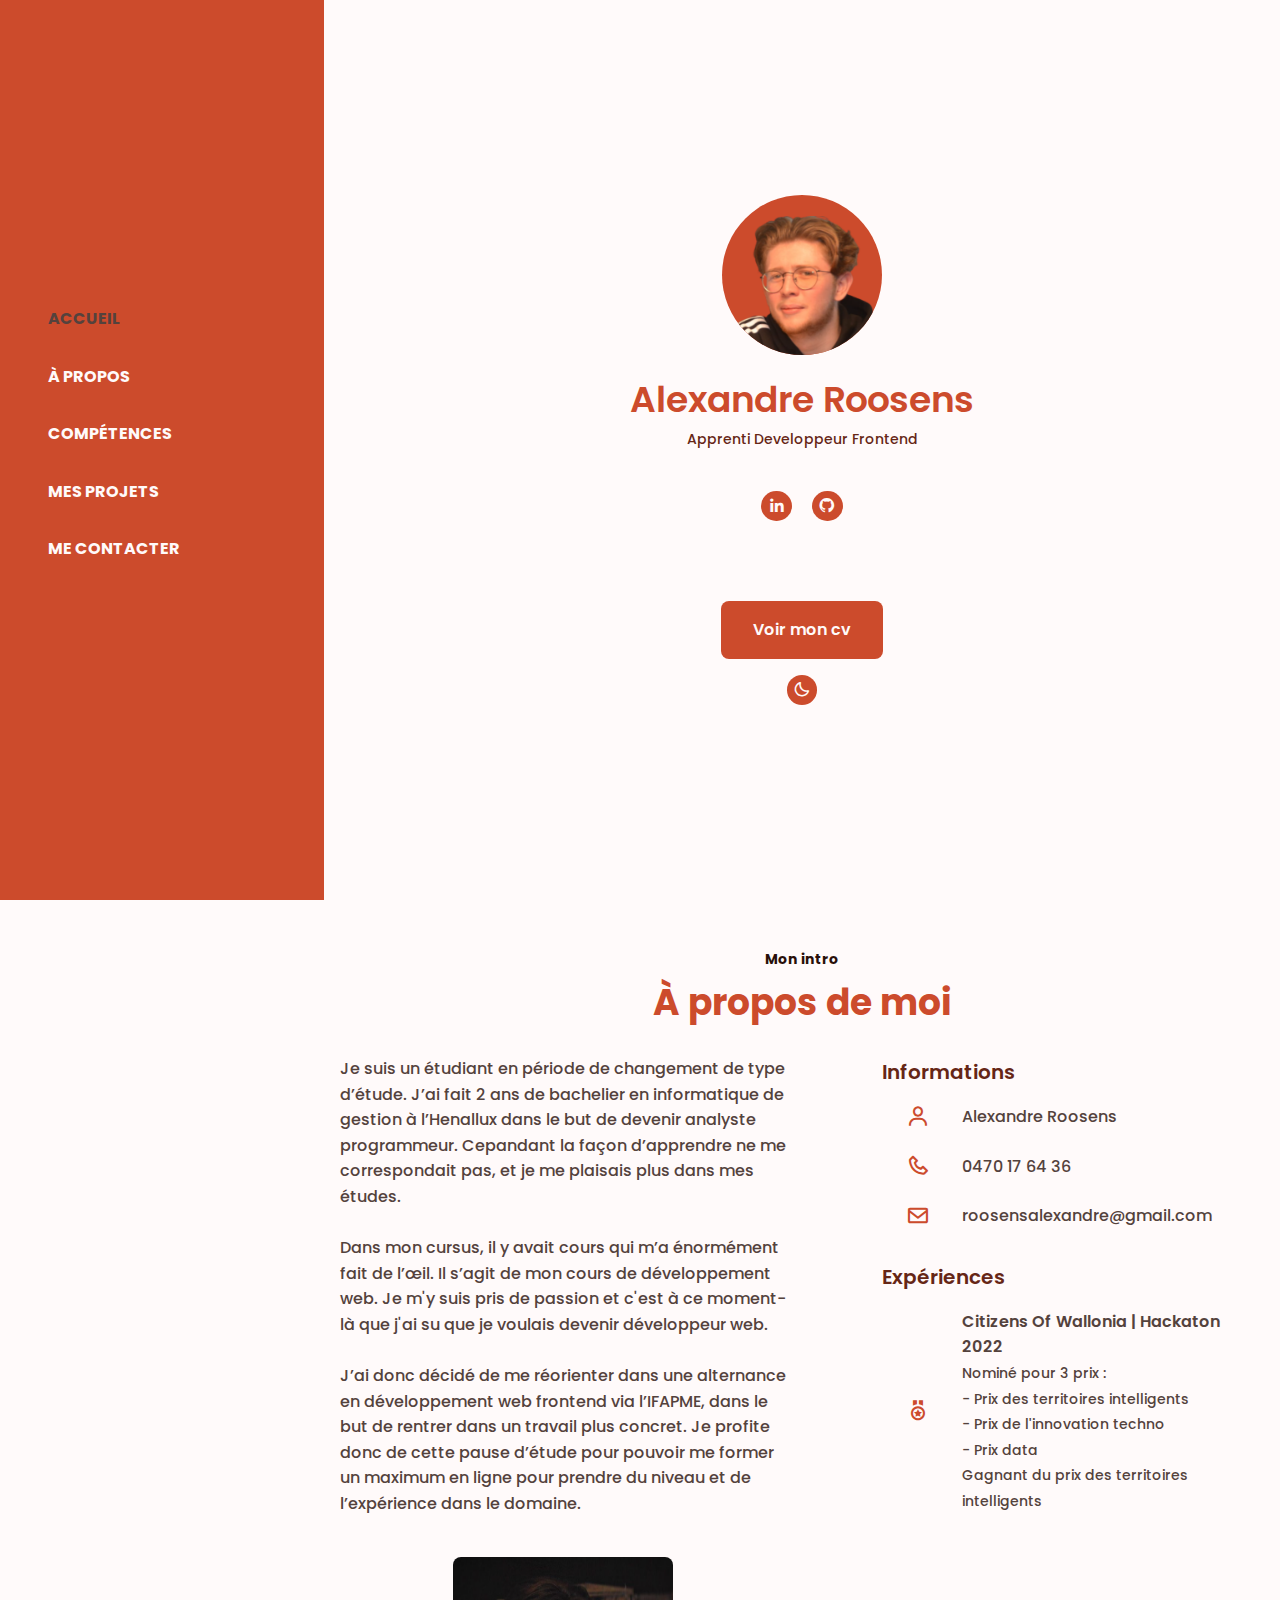
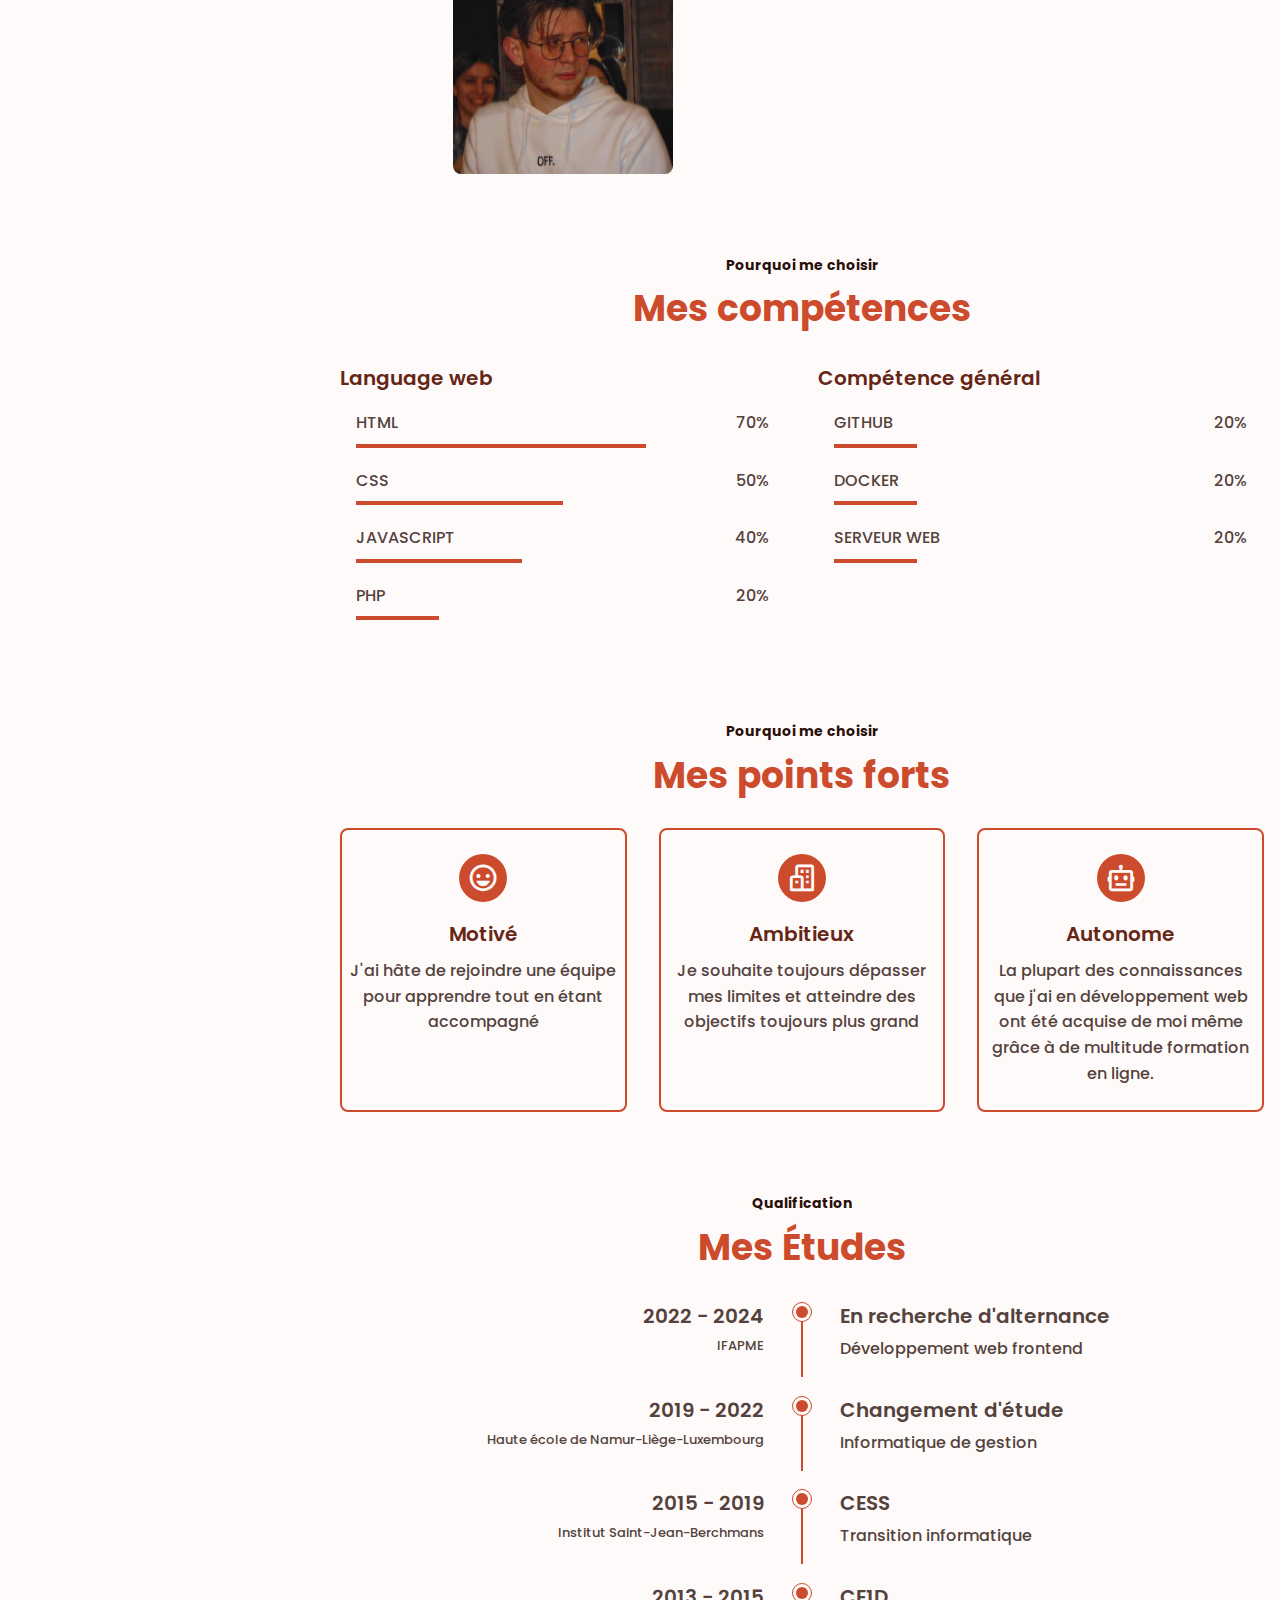
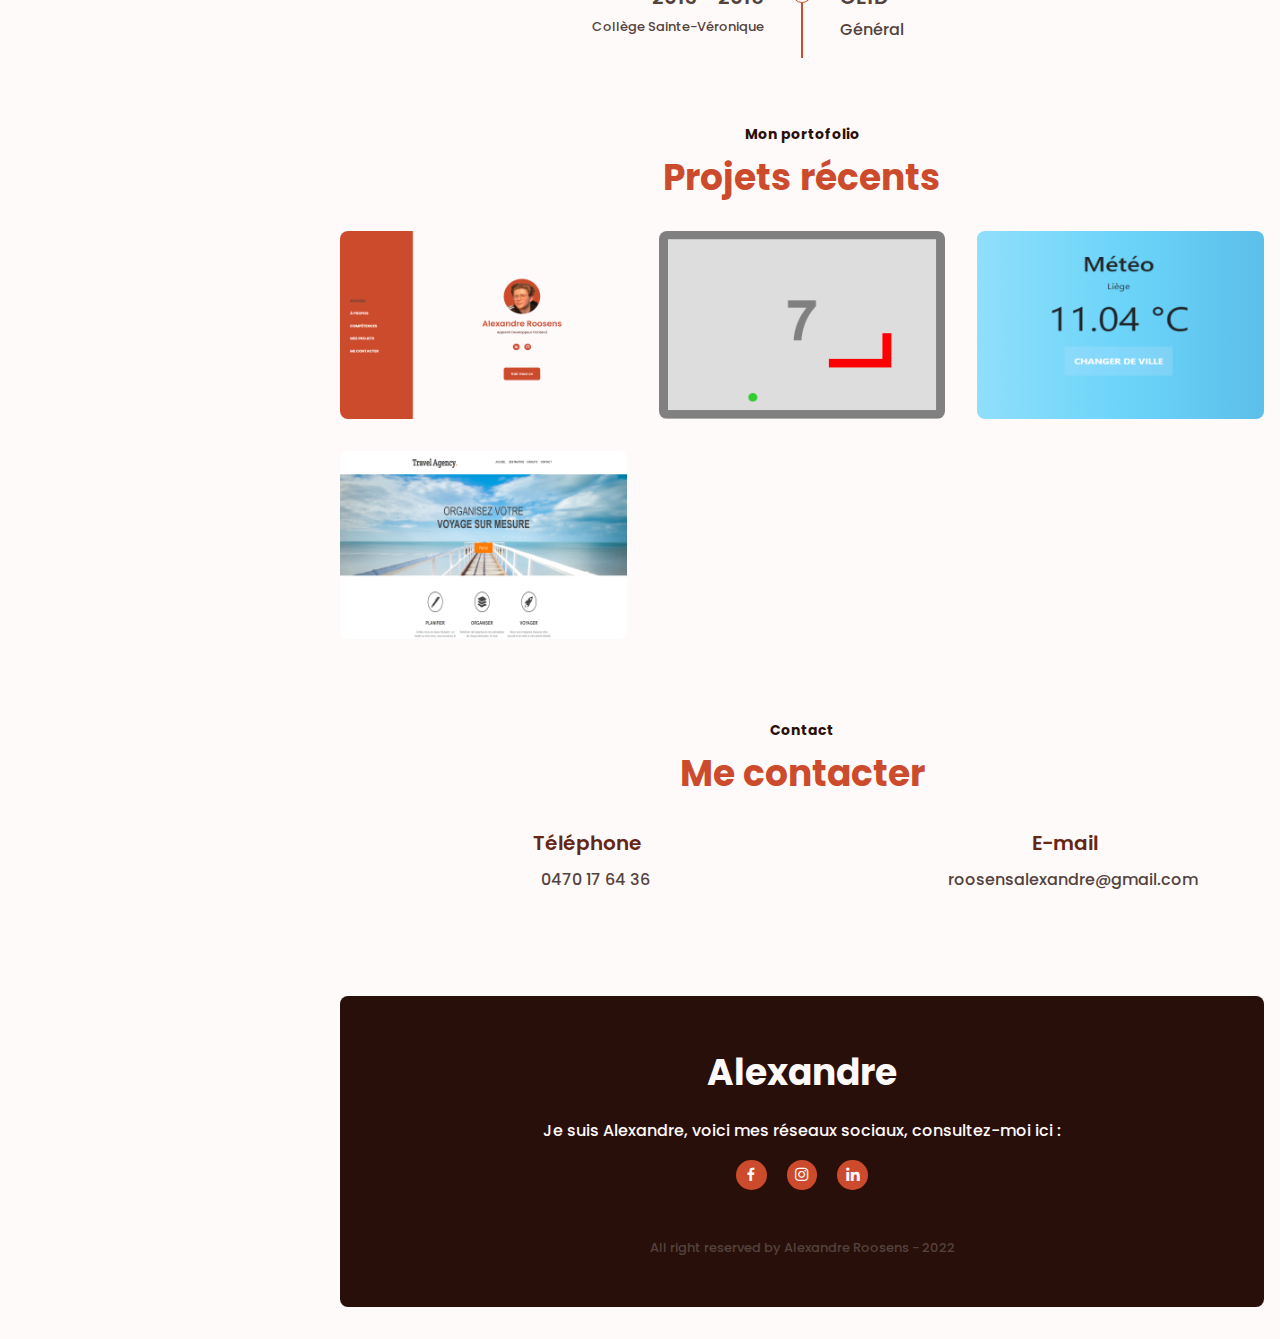
==== index.html @ 26c3c8d6 "Mise en ligne du portofolio" ====
<!DOCTYPE html>
<html lang="en">
    <head>
        <meta charset="UTF-8">
        <meta name="viewport" content="width=device-width, initial-scale=1.0">

        <!-- ===== CSS ===== -->
        <link rel="stylesheet" href="assets/css/style.css">

        <!-- ===== BOX ICONS ===== -->
        <link href='https://unpkg.com/boxicons@2.1.2/css/boxicons.min.css' rel='stylesheet'>

        <title>Alexandre Roosens | Mon portofolio</title>
    </head>
    <body>
        <!--===== HEADER =====-->
        <header class="l-header">
            <nav class="nav bd-grid">
                <div class="nav_toggle" id="nav-toggle">
                    <i class="bx bx-menu"></i>
                </div>

                <div>
                    <a href="#home" class="nav_logo">Alexandre</a>
                </div>

                <div class="nav_menu" id="nav-menu">
                    <div class="nav_close" id="nav-close">
                        <i class="bx bx-x"></i>
                    </div>

                    <ul class="nav_list">
                        <li class="nav_item"><a href="#home" class="nav_link active">Accueil</a></li>
                        <li class="nav_item"><a href="#about" class="nav_link">À propos</a></li>
                        <li class="nav_item"><a href="#skills" class="nav_link">Compétences</a></li>
                        <!-- <li class="nav_item"><a href="#services" class="nav_link">Services</a></li> -->
                        <li class="nav_item"><a href="#works" class="nav_link">Mes projets</a></li>
                        <li class="nav_item"><a href="#contact" class="nav_link">Me contacter</a></li>
                    </ul>
                </div>
            </nav>
        </header>

        <main class="l-main">
            <!--===== HOME =====-->
            <section class="home" id="home">
                <div class="home_container bd-grid">
                    <div class="home_data">
                        <div class="home_img">
                            <img src="assets/img/perfil.png" alt="profil image">
                        </div>

                        <h1 class="home_title">Alexandre Roosens</h1>
                        <span class="home_profession">Apprenti Developpeur Frontend</span>
                        
                        <div class="home_social">
                            <a href="https://www.linkedin.com/in/alexandre-roosens-aa8592235/" target="_blank" class="home_social-link"><i class="bx bxl-linkedin"></i></a>
                            <a href="https://github.com/Foxenz" target="_blank" class="home_social-link"><i class='bx bxl-github'></i></a>
                        </div>

                        <a href="assets/mon_cv.pdf" target="_blank" class="button home_button">Voir mon cv</a>

                        <div class="home_darkTheme">
                            <i class='changeThemeButton home_social-link bx bx-moon'></i>
                        </div>
                    </div>
                </div>
            </section>

            <!--===== ABOUT =====-->
            <section class="about section" id="about">
                <span class="section-subtitle">Mon intro</span>
                <h2 class="section-title">À propos de moi</h2>

                <div class="about_container bd-grid">
                    <div class="about-data">
                        <p class="about_description">
                            Je suis un étudiant en période de changement de type d’étude. J’ai fait 2 ans de bachelier en informatique de gestion à 
                            l’Henallux dans le but de devenir analyste programmeur. Cepandant la façon d’apprendre ne me correspondait pas, et je me plaisais 
                            plus dans mes études. 
                            </br></br>
                            Dans mon cursus, il y avait cours qui m’a énormément fait de l’œil. Il s’agit de mon cours de 
                            développement web. Je m'y suis pris de passion et c'est à ce moment-là que j'ai su que je voulais devenir développeur web.
                            </br></br>
                            J’ai donc décidé de me réorienter dans une alternance en développement web frontend via l’IFAPME, dans le but de rentrer dans 
                            un travail plus concret. Je profite donc de cette pause d’étude pour pouvoir me former un maximum en ligne pour prendre du 
                            niveau et de l’expérience dans le domaine. 
                        </p>
                        <img src="assets/img/about.png" alt="about" class="about_img">
                    </div>

                    <div>
                        <div class="about_information">
                            <h3 class="about_information-title">Informations</h3>
    
                            <div class="about_information-data">
                                <i class="bx bx-user about_information-icon"></i>
                                <span>Alexandre Roosens</span>
                            </div>
    
                            <div class="about_information-data">
                                <i class="bx bx-phone about_information-icon"></i>
                                <span>0470 17 64 36</span>
                            </div>
    
                            <div class="about_information-data">
                                <i class="bx bx-envelope about_information-icon"></i>
                                <span>roosensalexandre@gmail.com</span>
                            </div>
                        </div>
    
                        <div class="about_information">
                            <h3 class="about_information-title">Expériences</h3>
    
                            <div class="about_information-data">
                                <i class="bx bx-medal about_information-icon"></i>
                                <div>
                                    <span class="about_information-subtitle"><a title="Cliquez pour voir l'image" href="assets/img/certificationHackaton.jpg" target="_blank">Citizens Of Wallonia | Hackaton 2022</a></span>
                                    <span class="about_information-subtitle-small">
                                        Nominé pour 3 prix :<br>
                                        - Prix des territoires intelligents<br>
                                        - Prix de l'innovation techno<br>
                                        - Prix data<br>
                                        Gagnant du prix des territoires intelligents 
                                    </span>
                                </div>
                            </div>
                        </div>    
                    </div>
                </div>
            </section>

            <!--===== SKILLS =====-->
            <section class="skills section" id="skills">
                <span class="section-subtitle">Pourquoi me choisir</span>
                <h2 class="section-title">Mes compétences</h2>

                <div class="skills_container bd-grid">
                    <div class="skills_content">
                        <h3 class="skills_subtitle">Language web</h3>

                        <div class="skills_data">
                            <span class="skills_name">HTML</span>
                            <span class="number">70%</span>
                            <span class="skills_bar skills_html"></span>
                        </div>

                        <div class="skills_data">
                            <span class="skills_name">CSS</span>
                            <span class="number">50%</span>
                            <span class="skills_bar skills_css"></span>
                        </div>

                        <div class="skills_data">
                            <span class="skills_name">Javascript</span>
                            <span class="number">40%</span>
                            <span class="skills_bar skills_js"></span>
                        </div>

                        <div class="skills_data">
                            <span class="skills_name">PHP</span>
                            <span class="number">20%</span>
                            <span class="skills_bar skills_php"></span>
                        </div>
                    </div>

                    <div class="skills_content">
                        <h3 class="skills_subtitle">Compétence général</h3>

                        <div class="skills_data">
                            <span class="skills_name">Github</span>
                            <span class="number">20%</span>
                            <span class="skills_bar skills_github"></span>
                        </div>
                        
                        <div class="skills_data">
                            <span class="skills_name">Docker</span>
                            <span class="number">20%</span>
                            <span class="skills_bar skills_docker"></span>
                        </div>

                        <div class="skills_data">
                            <span class="skills_name">Serveur web</span>
                            <span class="number">20%</span>
                            <span class="skills_bar skills_serveurWeb"></span>
                        </div>
                    </div>
                </div>
            </section>

            <!--===== STRONGS POINTS =====-->
            <section class="strongsPoints section">
                <span class="section-subtitle">Pourquoi me choisir</span>
                <h2 class="section-title">Mes points forts</h2>

                <div class="strongsPoints_container bd-grid">
                    <div class="strongsPoints_content">
                        <i class="bx bx-happy strongsPoints_icon"></i>
                        <h3 class="strongsPoints_title">Motivé</h3>
                        <p class="strongsPoints_description">J'ai hâte de rejoindre une équipe pour apprendre tout en étant accompagné</p>
                    </div>

                    <div class="strongsPoints_content">
                        <i class="bx bx-buildings strongsPoints_icon"></i>
                        <h3 class="strongsPoints_title">Ambitieux</h3>
                        <p class="strongsPoints_description">Je souhaite toujours dépasser mes limites et atteindre des objectifs toujours plus grand</p>
                        
                    </div>

                    <div class="strongsPoints_content">
                        <i class="bx bx-bot strongsPoints_icon"></i>
                        <h3 class="strongsPoints_title">Autonome</h3>
                        <p class="strongsPoints_description">La plupart des connaissances que j'ai en développement web ont été acquise de moi même grâce à de multitude formation en ligne.</p>
                    </div>
                </div>
            </section>

            <!--===== EDUCATION =====-->
            <section class="education section">
                <span class="section-subtitle">Qualification</span>
                <h2 class="section-title">Mes Études</h2>

                <div class="education_container bd-grid">
                    <div class="education_content">
                        <div>
                            <h3 class="education_year">2022 - 2024</h3>
                            <span class="education_university">IFAPME</span>
                        </div>

                        <div class="education_time">
                            <span class="education_rounder"></span>
                            <span class="education_line"></span>
                        </div>

                        <div>
                            <h3 class="education_race">En recherche d'alternance</h3>
                            <span class="education_speciality">Développement web frontend</span>
                        </div>
                    </div>

                    <div class="education_content">
                        <div>
                            <h3 class="education_year">2019 - 2022</h3>
                            <span class="education_university">Haute école de Namur-Liège-Luxembourg</span>
                        </div>

                        <div class="education_time">
                            <span class="education_rounder"></span>
                            <span class="education_line"></span>
                        </div>

                        <div>
                            <h3 class="education_race">Changement d'étude</h3>
                            <span class="education_speciality">Informatique de gestion</span>
                        </div>
                    </div>

                    <div class="education_content">
                        <div>
                            <h3 class="education_year">2015 - 2019</h3>
                            <span class="education_university">Institut Saint-Jean-Berchmans</span>
                        </div>

                        <div class="education_time">
                            <span class="education_rounder"></span>
                            <span class="education_line"></span>
                        </div>

                        <div>
                            <h3 class="education_race">CESS</h3>
                            <span class="education_speciality">Transition informatique</span>
                        </div>
                    </div>

                    <div class="education_content">
                        <div>
                            <h3 class="education_year">2013 - 2015</h3>
                            <span class="education_university">Collège Sainte-Véronique</span>
                        </div>

                        <div class="education_time">
                            <span class="education_rounder"></span>
                            <span class="education_line"></span>
                        </div>

                        <div>
                            <h3 class="education_race">CE1D</h3>
                            <span class="education_speciality">Général</span>
                        </div>
                    </div>
                </div>
            </section>

            <!--===== WORKS =====-->
            <section class="works section" id="works">
                <span class="section-subtitle">Mon portofolio</span>
                <h2 class="section-title">Projets récents</h2>

                <div class="works_container bd-grid">
                    <div class="works_img">
                        <img src="assets/img/projets/portofolio.png" alt="Work 1">

                        <div class="works_data">
                            <a href="#home" class="works_link"><i class="bx bx-link-alt"></i></a>
                            <span class="works_title">Site personnel</span>
                        </div>
                    </div>

                    <div class="works_img">
                        <img src="assets/img/projets/snake.png" alt="Work 2">

                        <div class="works_data">
                            <a href="assets/projets/Jeu Serpent/index.html" target="_blank" class="works_link"><i class="bx bx-link-alt"></i></a>
                            <span class="works_title">Jeu du serpent</span>
                        </div>
                    </div>

                    <div class="works_img">
                        <img src="assets/img/projets/meteo.png" alt="Work 3">
    
                        <div class="works_data">
                            <a href="assets/projets/Application météo/index.html" target="_blank" class="works_link"><i class="bx bx-link-alt"></i></a>
                            <span class="works_title">Météo actuelle</span>
                        </div>
                    </div>

                    <div class="works_img">
                        <img src="assets/img/projets/travelAgency.png" alt="Work 3">
    
                        <div class="works_data">
                            <a href="assets/projets/Travel Agency/index.html" target="_blank" class="works_link"><i class="bx bx-link-alt"></i></a>
                            <span class="works_title">Site d'agence de voyage</span>
                        </div>
                    </div>
                </div>
            </section>

            <!--===== CONTACT =====-->
            <section class="contact section" id="contact">
                <span class="section-subtitle">Contact</span>
                <h2 class="section-title">Me contacter</h2>

                <div class="contact_container bd-grid">
                    <!-- <form class="contact_form">
                        <div class="contact_inputs">
                            <input name="nom" type="text" placeholder="Nom" class="contact_input" required>
                            <input name="email" type="email" placeholder="Email" class="contact_input" required>
                        </div>

                        <input name="objet" type="text" placeholder="Objet" class="contact_input" required>

                        <textarea name="message" cols="0" rows="10" placeholder="Message" class="contact_input" required></textarea>

                        <input type="submit" value="Envoyer" class="button contact_button">
                    </form> -->

                    <div class="contact_info">
                        <h3 class="contact_subtitle">Téléphone</h3>
                        <span class="contact_text">0470 17 64 36</span>
                    </div>

                    <div class="contact_info">
                        <h3 class="contact_subtitle">E-mail</h3>
                        <span class="contact_text">roosensalexandre@gmail.com</span>
                    </div>
                </div>
            </section>       
        </main>

        <!--===== FOOTER =====-->
        <footer class="footer section">
            <div class="footer_container bd-grid">
                <h1 class="footer_title">Alexandre</h1>
                <p class="footer_description">Je suis Alexandre, voici mes réseaux sociaux, consultez-moi ici :</p>
            
                <div class="footer_social">
                    <a href="https://www.facebook.com/alexandre.roosens/" target="_blank" class="footer_link"><i class="bx bxl-facebook"></i></a>
                    <a href="https://www.instagram.com/alexandre_rsn/" target="_blank" class="footer_link"><i class="bx bxl-instagram"></i></a>
                    <a href="https://www.linkedin.com/in/alexandre-roosens-aa8592235/" target="_blank" class="footer_link"><i class="bx bxl-linkedin"></i></a>
                </div>

                <p class="footer_copy">All right reserved by Alexandre Roosens - 2022</p>
            </div>
        </footer>

        <!--===== MAIN JS =====-->
        <script src="assets/js/main.js"></script>
    </body>
</html>
---- assets/css/style.css ----
/*===== GOOGLE FONTS =====*/
@import url("https://fonts.googleapis.com/css2?family=Poppins:wght@400;500;600;700&display=swap");

/*===== VARIABLES CSS =====*/
:root{
    --header-height: 3rem;
    --nav-width: 324px;
  
  /*===== Font weight =====*/
    --font-medium: 500;
    --font-semi-bold: 600;
    --font-bold: 700;

  /*===== Colors =====*/
    --first-color: #CC4B2C;
    --first-color-dark: #662616;
    --first-color-darken: #290F09;
    --text-color: #54423D;
    --first-color-light: #EAE7E6;
    --first-color-lighten: #FFFAFA;

  /*===== Font and typography =====*/
    --body-font: "Poppins", sans-serif;
    --h1-font-size: 1.5rem;
    --h2-font-size: 1.25rem;
    --h3-font-size: 1rem;
    --normal-font-size: .938rem;
    --small-font-size: .813rem;
    --smaller-font-size: .75rem;

  /*===== Margenes =====*/
    --mb-1: .5rem;
    --mb-2: 1rem;
    --mb-3: 1.5rem;
    --mb-4: 2rem;
    --mb-5: 2.5rem;

  /*===== z index =====*/
    --z-fixed: 100;
}

@media screen and (min-width: 768px){
    :root{
        --h1-font-size: 2.25rem;
        --h2-font-size: 1.5rem;
        --h3-font-size: 1.25rem;
        --normal-font-size: 1rem;
        --small-font-size: .875rem;
        --smaller-font-size: .813rem;
    }
}

/*===== BASE =====*/
*, ::before, ::after{
    box-sizing: border-box;
}

html{
    scroll-behavior: smooth;
}

body{
    margin: var(--header-height) 0 0 0;
    font-family: var(--body-font);
    font-size: var(--normal-font-size);
    font-weight: var(--font-medium);
    background-color: var(--first-color-lighten);
    color: var(--text-color);
    line-height: 1.6;
}

h1, h2, h3, p{
    margin: 0;
}

h3{
    font-weight: var(--font-semi-bold);
}

ul{
    margin: 0;
    padding: 0;
    list-style: none;
}

a{
    text-decoration: none;
    color: var(--text-color);
}

img{
    max-width: 100%;
    height: auto;
    display: block;
}

/*===== CLASS CSS ===== */
.section{
    padding: 4rem 0 2rem;
}

.section-title{
    font-size: var(--h1-font-size);
    color: var(--first-color);
    margin-bottom: var(--mb-3);
    text-align: center;
}

.section-subtitle{
    display: block;
    font-size: var(--small-font-size);
    color: var(--first-color-darken);
    text-align: center;
    font-weight: var(--font-bold);
    margin-bottom: .25rem;
}

/*===== LAYOUT =====*/
.bd-grid{
    max-width: 1024px;
    display: grid;
    grid-template-columns: 100%;
    column-gap: 2rem;
    width: calc(100% - 2rem);
    margin-left: var(--mb-2);
    margin-right: var(--mb-2);
}

.l-header{
    width: 100%;
    position: fixed;
    top: 0;
    left: 0;
    z-index: var(--z-fixed);
    background-color: var(--first-color-lighten);
    box-shadow: 0 2px 4px rgba(0,0,0,.1);
}

/*===== NAV =====*/
.nav{
    height: var(--header-height);
    display: flex;
    justify-content: space-between;
    align-items: center;
}

.nav_menu{
    position: fixed;
    top: 0;
    left: -100%;
    width: 90%;
    height: 100vh;
    padding: 3rem;
    display: flex;
    align-items: center;
    background-color: var(--first-color);
    transition: .5s;
}

.nav_close{
    position: absolute;
    top: 1rem;
    right: 1rem;
    font-size: 2rem;
    color: var(--first-color-dark);
    cursor: pointer;
}

.nav_item{
    margin-bottom: var(--mb-4);
}

.nav_link{
    font-size: 1rem;
    text-transform: uppercase;
    color: var(--first-color-lighten);
    font-weight: var(--font-bold);
    transition: .3s;
}

.nav_link:hover{
    color: var(--text-color);
}

.nav_toggle{
    color: var(--first-color-dark);
    font-size: 1.3rem;
    cursor: pointer;
}

/*=== Show menu ===*/
.show{
    left: 0;
}

/*Active menu*/
.active{
    color: var(--text-color);
}

/*===== HOME =====*/
.home_container{
    height: calc(100vh - var(--header-height));
    align-items: center;
}

.home_data{
    display: flex;
    flex-direction: column;
    align-items: center;
    height: max-content;
    text-align: center;
}

.home_img{
    padding-top: 1.3rem;
    padding-left: .8rem;
    width: 160px;
    height: 160px;
    background-color: var(--first-color);
    border-radius: 50%;
    overflow: hidden;
    margin-bottom: var(--mb-2);
}

.home_img img{
    width: 155px;
}

.home_title{
    font-size: var(--h1-font-size);
    color: var(--first-color);
    font-weight: var(--font-semi-bold);
}

.home_profession{
    font-size: var(--small-font-size);
    color: var(--first-color-dark);
    margin-bottom: var(--mb-5);
}

.home_social{
    margin-bottom: 5rem;
}

.home_social-link{
    display: inline-flex;
    background-color: var(--first-color);
    color: var(--first-color-lighten);
    font-size: 1.1rem;
    border-radius: 50%;
    padding: .40rem;
    margin: 0 var(--mb-1);
    transition: .3s;
}

.home_social-link:hover{
    background-color: var(--first-color-dark);
}

.home_color{
    margin-bottom: var(--mb-4);
    font-size: var(--small-font-size);
    color: var(--first-color-dark);
}

.home_button{
    width: 100%;
}

.home_darkTheme{
    margin-top: var(--mb-2);
}

/*BUTTONS*/
.button{
    display: inline-block;
    background-color: var(--first-color);
    color: var(--first-color-lighten);
    padding: 1rem 2rem;
    font-weight: var(--font-semi-bold);
    border-radius: .5rem;
    transition: .3s;
}

.button:hover{
    background-color: var(--first-color-dark);
}

.button_light{
    background-color: var(--first-color-lighten);
    color: var(--first-color);
}

.button_light:hover{
    color: var(--first-color-lighten);
}

/* ===== ABOUT =====*/
.about_container{
    row-gap: 2rem;
}

.about_data{
    text-align: center;
}

.about_description{
    margin-bottom: var(--mb-4);
}

.about_img{
    width: 175px;
    border-radius: .5rem;
    margin: 0 auto;
}

.about_information{
    margin-bottom: var(--mb-4);
}

.about_information-title{
    font-size: var(--h3-font-size);
    color: var(--first-color-dark);
    margin-bottom: var(--mb-2);
}

.about_information-data{
    display: flex;
    align-items: center;
    padding-left: 1.5rem;
    margin-bottom: var(--mb-3);
}

.about_information-icon{
    font-size: 1.5rem;
    color: var(--first-color);
    margin-right: var(--mb-4);
}

.about_information-subtitle{
    display: block;
    font-weight: var(--font-semi-bold);
}

.about_information-subtitle-small{
    font-size: var(--small-font-size);
}

/* ===== SKILLS =====*/
.skills_container{
    row-gap: 2;
}

.skills_subtitle{
    font-size: var(--h3-font-size);
    color: var(--first-color-dark);
    margin-bottom: var(--mb-2);
}

.skills_data{
    position: relative;
    display: flex;
    justify-content: space-between;
    margin: 0 var(--mb-2);
    margin-bottom: var(--mb-4);
}

.skills_name{
    text-transform: uppercase;
}

.skills_bar{
    position: absolute;
    bottom: -.75rem;
    height: .25rem;
    background-color: var(--first-color);
}

.skills_html{
    width: 70%;
}

.skills_css{
    width: 50%;
}

.skills_js{
    width: 40%;
}

.skills_php{
    width: 20%;
}

.skills_github{
    width: 20%;
}

.skills_docker{
    width: 20%;
}

.skills_serveurWeb{
    width: 20%;
}

/* ===== STRONGS POINTS =====*/
.strongsPoints_container{
    row-gap: 2rem;
}

.strongsPoints_content{
    padding: 1.5rem .5rem;
    border: 2px solid var(--first-color);
    border-radius: .5rem;
    text-align: center;
}

.strongsPoints_icon{
    font-size: 2rem;
    padding: .5rem;
    background-color: var(--first-color);
    color: var(--first-color-lighten);
    border-radius: 50%;
    margin-bottom: var(--mb-2);
}

.strongsPoints_title{
    font-size: 1.25rem;
    color: var(--first-color-dark);
    margin-bottom: var(--mb-1);
}

.strongsPoints_content, .strongsPoints_icon, .strongsPoints_description, .strongsPoints_title{
    transition: .5s;
}

.strongsPoints_content:hover{
    background-color: var(--first-color);
}

.strongsPoints_content:hover .strongsPoints_icon{
    background-color: var(--first-color-lighten);
    color: var(--first-color);
}

.strongsPoints_content:hover .strongsPoints_title{
    color: var(--first-color-lighten);
}

.strongsPoints_content:hover .strongsPoints_description{
    color: var(--first-color-lighten);
}

/* ===== EDUCATION =====*/
.education_container{
    row-gap: 2rem;
}

.education_content{
    display: grid;
    grid-template-columns: 1fr max-content 1fr;
}

.education_year, .education_race{
    font-size: var(--h3-font-size);
    margin-bottom: .25rem;
}

.education_university, .education_seciality{
    display: block;
    font-size: var(--smaller-font-size);
}

.education_year, .education_university{
    text-align: right;
}

.education_time{
    padding: 0 1rem;
    justify-self: center;
}

.education_rounder{
    position: relative;
    display: inline-block;
    width: 12px;
    height: 12px;
    background-color: var(--first-color);
    border-radius: 50%;
}

.education_rounder::before{
    content: '';
    position: absolute;
    transform: translate(-4px, -4px);
    width: 20px;
    height: 20px;
    border: 1px solid var(--first-color);
    border-radius: 50%;
}

.education_line{
    display: block;
    height: 90%;
    width: 2px;
    background-color: var(--first-color);
    transform: translate(5px, -4px);
}

/* ===== WORKS =====*/
.works_container{
    justify-items: center;
    row-gap: 2rem;
}

.works_img{
    position: relative;
    overflow: hidden;
    border-radius: .5rem;
}

.works_data{
    position: absolute;
    bottom: -100%;
    width: 100%;
    height: 100%;
    display: flex;
    flex-direction: column;
    justify-content: center;
    align-items: center;
    background: rgba(204,75,44,.7);
    border-radius: .5rem;
    transition: .3s;
}

.works_link{
    display: inline-flex;
    font-size: 1.5rem;
    background-color: var(--first-color-lighten);
    color: var(--first-color);
    padding: .25rem;
    border-radius: .25rem;
    margin-bottom: var(--mb-2);
}

.works_title{
    font-size: var(--h2-font-size);
    color: var(--first-color-lighten);
}

.works_img:hover .works_data{
    bottom: 0;
}

/* ===== CONTACT =====*/
.contact_container{
    row-gap: 3rem;
    text-align: center;
}

/* .contact_input{
    width: 100%;
    padding: 1rem;
    outline: none;
    border: none;
    background-color: var(--first-color-light);
    font-size: var(--normal-font-size);
    margin-bottom: var(--mb-2);
    border-radius: .5rem;
} */

/* .contact ::placeholder{
    color: var(--first-color-dark);
    font-family: var(--body-font);
    font-weight: var(--font-medium);
} */

/* .contact_button{
    outline: none;
    border: none;
    font-family: var(--body-font);
    font-size: var(--normal-font-size);
    cursor: pointer;
} */

.contact_info{
    margin-bottom: var(--mb-3);
}

.contact_subtitle{
    font-size: var(--h3-font-size);
    color: var(--first-color-dark);
    margin-bottom: var(--mb-1);
}

.contact_text{
    display: block;
    padding-left: 1rem;
}

/* ===== FOOTER =====*/
.footer{
    background-color: #290F09;
    color: #FFFAFA;
    text-align: center;
}

.footer_title{
    font-size: var(--h1-font-size);
    margin-bottom: var(--mb-2);
}

.footer_description{
    margin-bottom: var(--mb-2);
}

.footer_social{
    margin-bottom: 3rem;
}

.footer_link{
    display: inline-flex;
    background-color: var(--first-color);
    color: var(--first-color-lighten);
    font-size: 1.1rem;
    border-radius: 50%;
    padding: .40rem;
    margin: 0 var(--mb-1);
    transition: .3s;
}

.footer_link:hover{
    background-color: var(--first-color-lighten);
    color: var(--first-color);
}

.footer_copy{
    font-size: var(--smaller-font-size);
    color: var(--text-color);
}

/* ===== MEDIA QUERIES=====*/
@media screen and (min-width: 768px){
    .home_button{
        width: initial;
    }

    .nav_menu{
        width: var(--nav-width);
    }

    .about_container, 
    .skills_container, 
    .strongsPoints_container,
    .works_container,
    .contact_container,
    .contact_inputs{
        grid-template-columns: repeat(2, 1fr);
    }

    .about_data{
        text-align: initial;
    }

    .about_description{
        margin-bottom: var(--mb-5);
    }

    .about_img{
        width: 220px;
    }

    .about_information{
        padding-left: 4rem;
    }

    .education_time{
        padding: 0 2rem;
    }

    .project{
        background: none;
    }

    .project_container{
        background-color: var(--first-color);
        grid-template-columns: 2fr 1.2fr;
        padding: 0 2rem;
        border-radius: .5em;
    }

    .project_data{
        padding: 3rem 0;
    }

    .project_title, .project_data{
        text-align: center;
    }

    .project_img{
        width: 230px;
        align-self: flex-end;
    }

    /* .contact_inputs{
        display: grid;
        column-gap: 1.5rem;
    } */

    .contact_info{
        padding-left: 3rem;
    }

    .footer{
        background: none;
    }

    .footer_container{
        background-color: #290F09;
        padding: 3rem 0;
        border-radius: .5rem;
    }
}

@media screen and (min-width: 1024px){
    body{
        margin: 0;
        padding-left: var(--nav-width);
    }

    .l-header{
        width: 0;
    }

    .nav_toggle, .nav_logo, .nav_close{
        display: none;
    }

    .nav_menu{
        left: 0;
    }

    .home_container{
        height: 100vh;
    }

    .section{
        padding: 3rem 0 2rem;
    }

    .bd-grid{
        margin-left: auto;
        margin-right: auto;
    }

    .strongsPoints_container,
    .works_container{
        grid-template-columns: repeat(3, 1fr);
    }
}
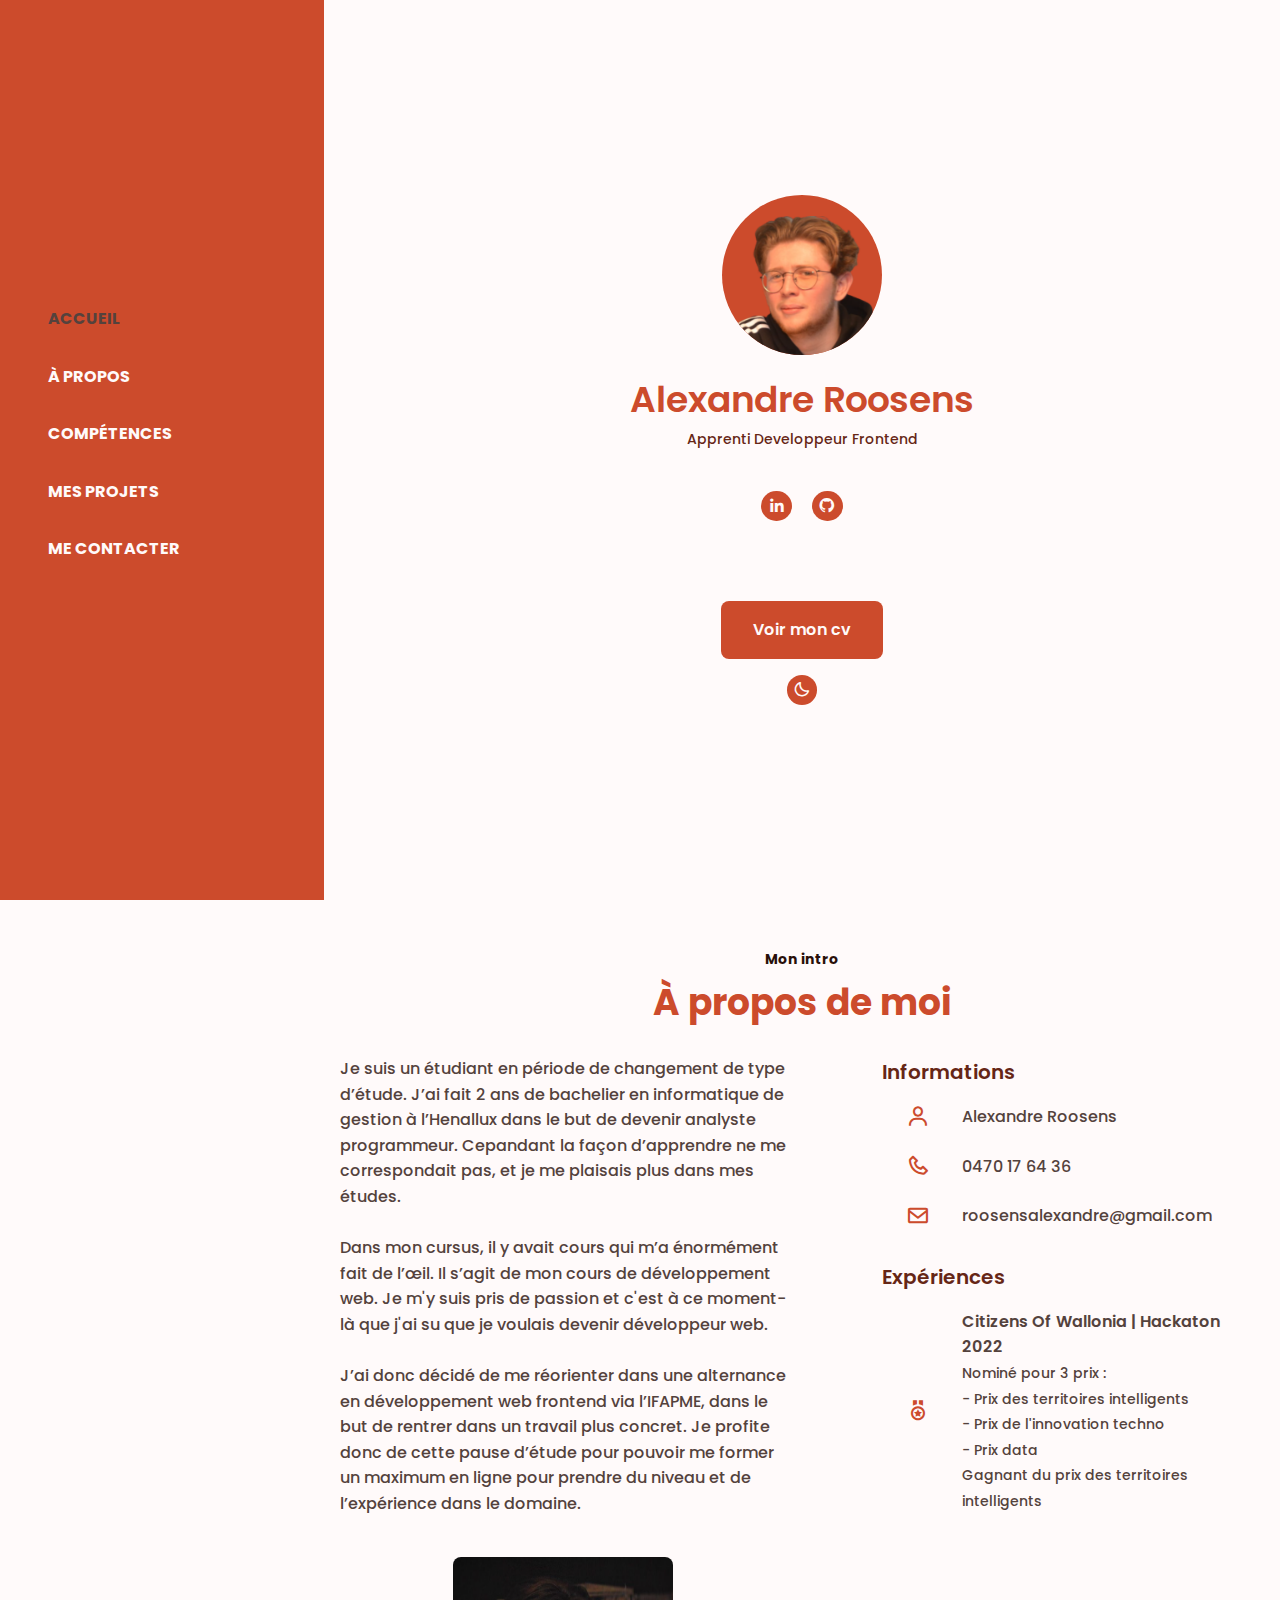
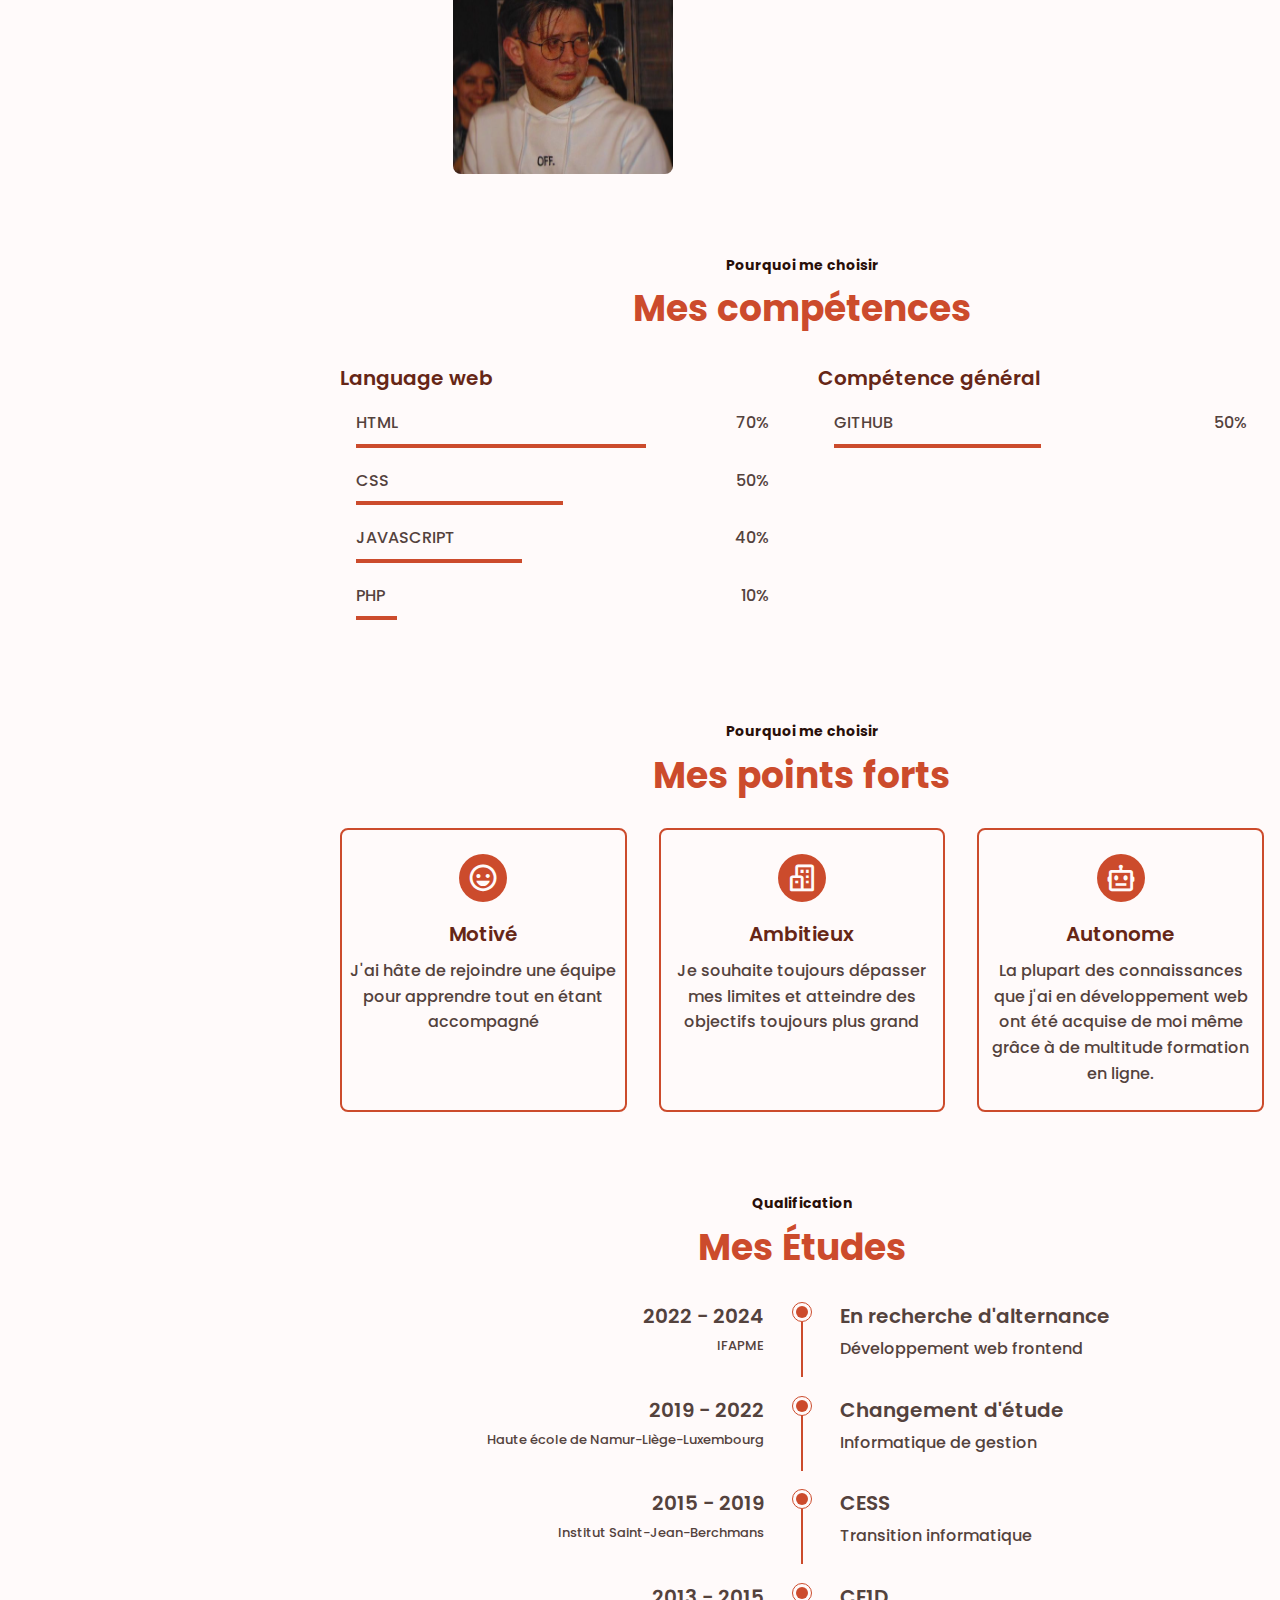
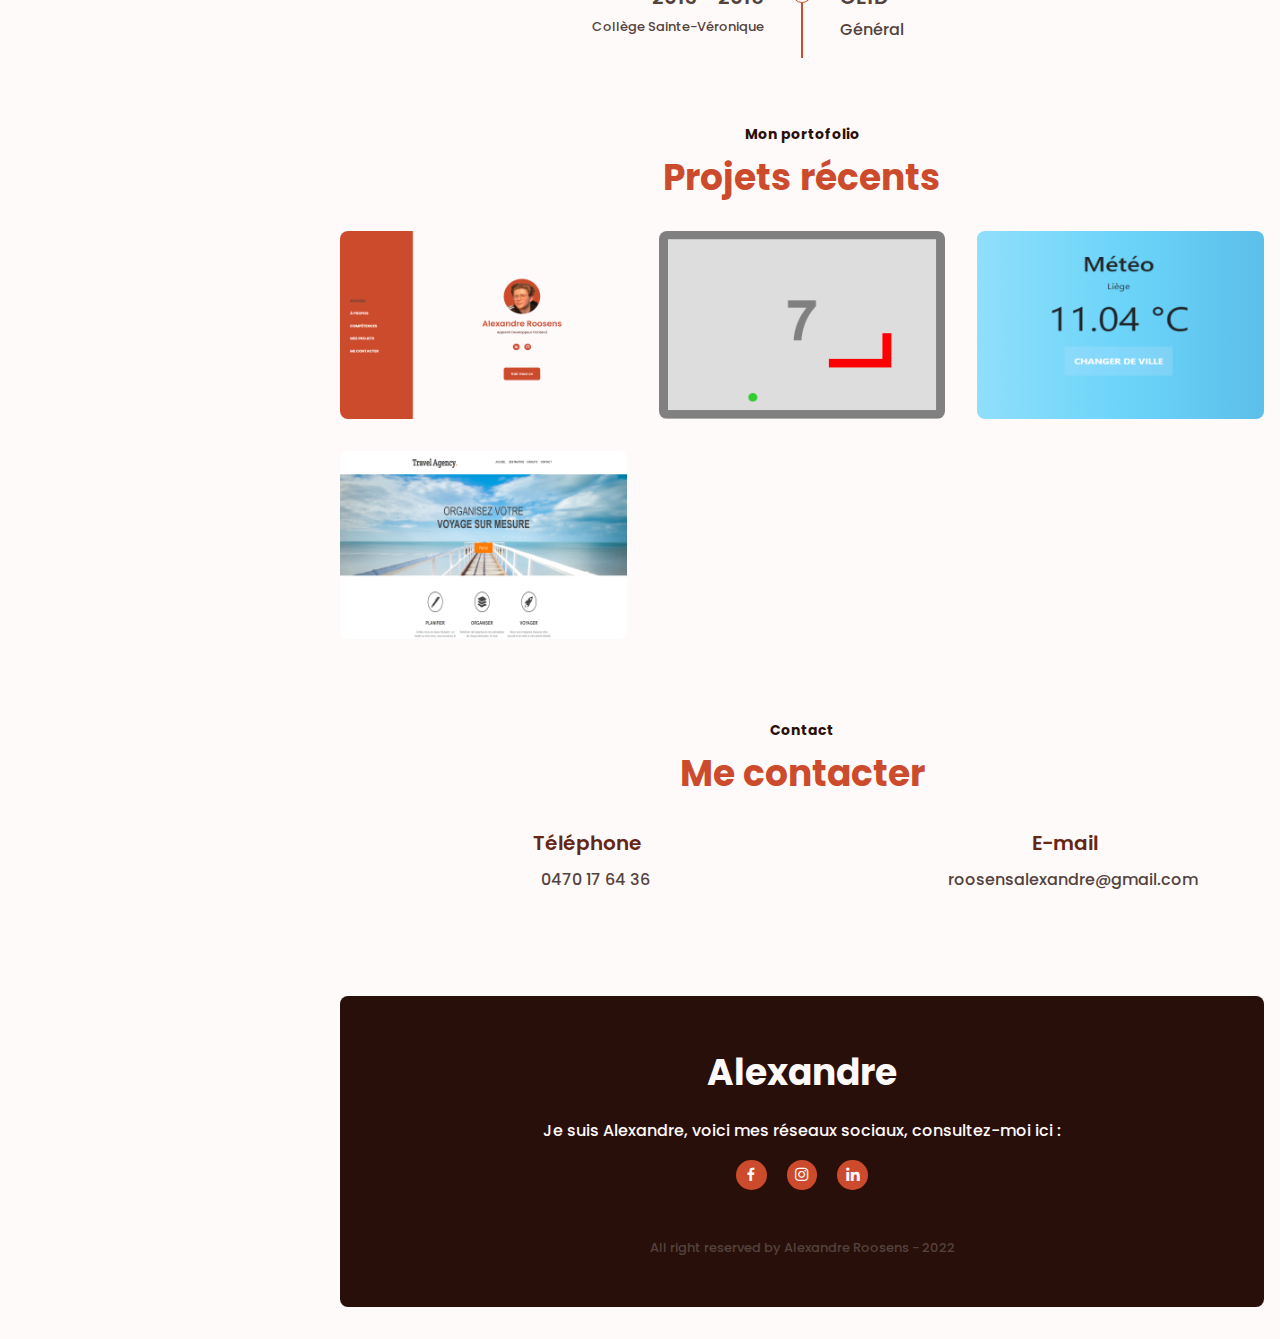
==== commit 1c4e398c: "Changement des skills" ====
--- a/index.html
+++ b/index.html
@@ -159,7 +159,7 @@
 
                         <div class="skills_data">
                             <span class="skills_name">PHP</span>
-                            <span class="number">20%</span>
+                            <span class="number">10%</span>
                             <span class="skills_bar skills_php"></span>
                         </div>
                     </div>
@@ -169,11 +169,11 @@
 
                         <div class="skills_data">
                             <span class="skills_name">Github</span>
-                            <span class="number">20%</span>
+                            <span class="number">50%</span>
                             <span class="skills_bar skills_github"></span>
                         </div>
                         
-                        <div class="skills_data">
+                        <!-- <div class="skills_data">
                             <span class="skills_name">Docker</span>
                             <span class="number">20%</span>
                             <span class="skills_bar skills_docker"></span>
@@ -183,7 +183,7 @@
                             <span class="skills_name">Serveur web</span>
                             <span class="number">20%</span>
                             <span class="skills_bar skills_serveurWeb"></span>
-                        </div>
+                        </div> -->
                     </div>
                 </div>
             </section>
--- a/assets/css/style.css
+++ b/assets/css/style.css
@@ -390,11 +390,11 @@
 }
 
 .skills_php{
-    width: 20%;
+    width: 10%;
 }
 
 .skills_github{
-    width: 20%;
+    width: 50%;
 }
 
 .skills_docker{
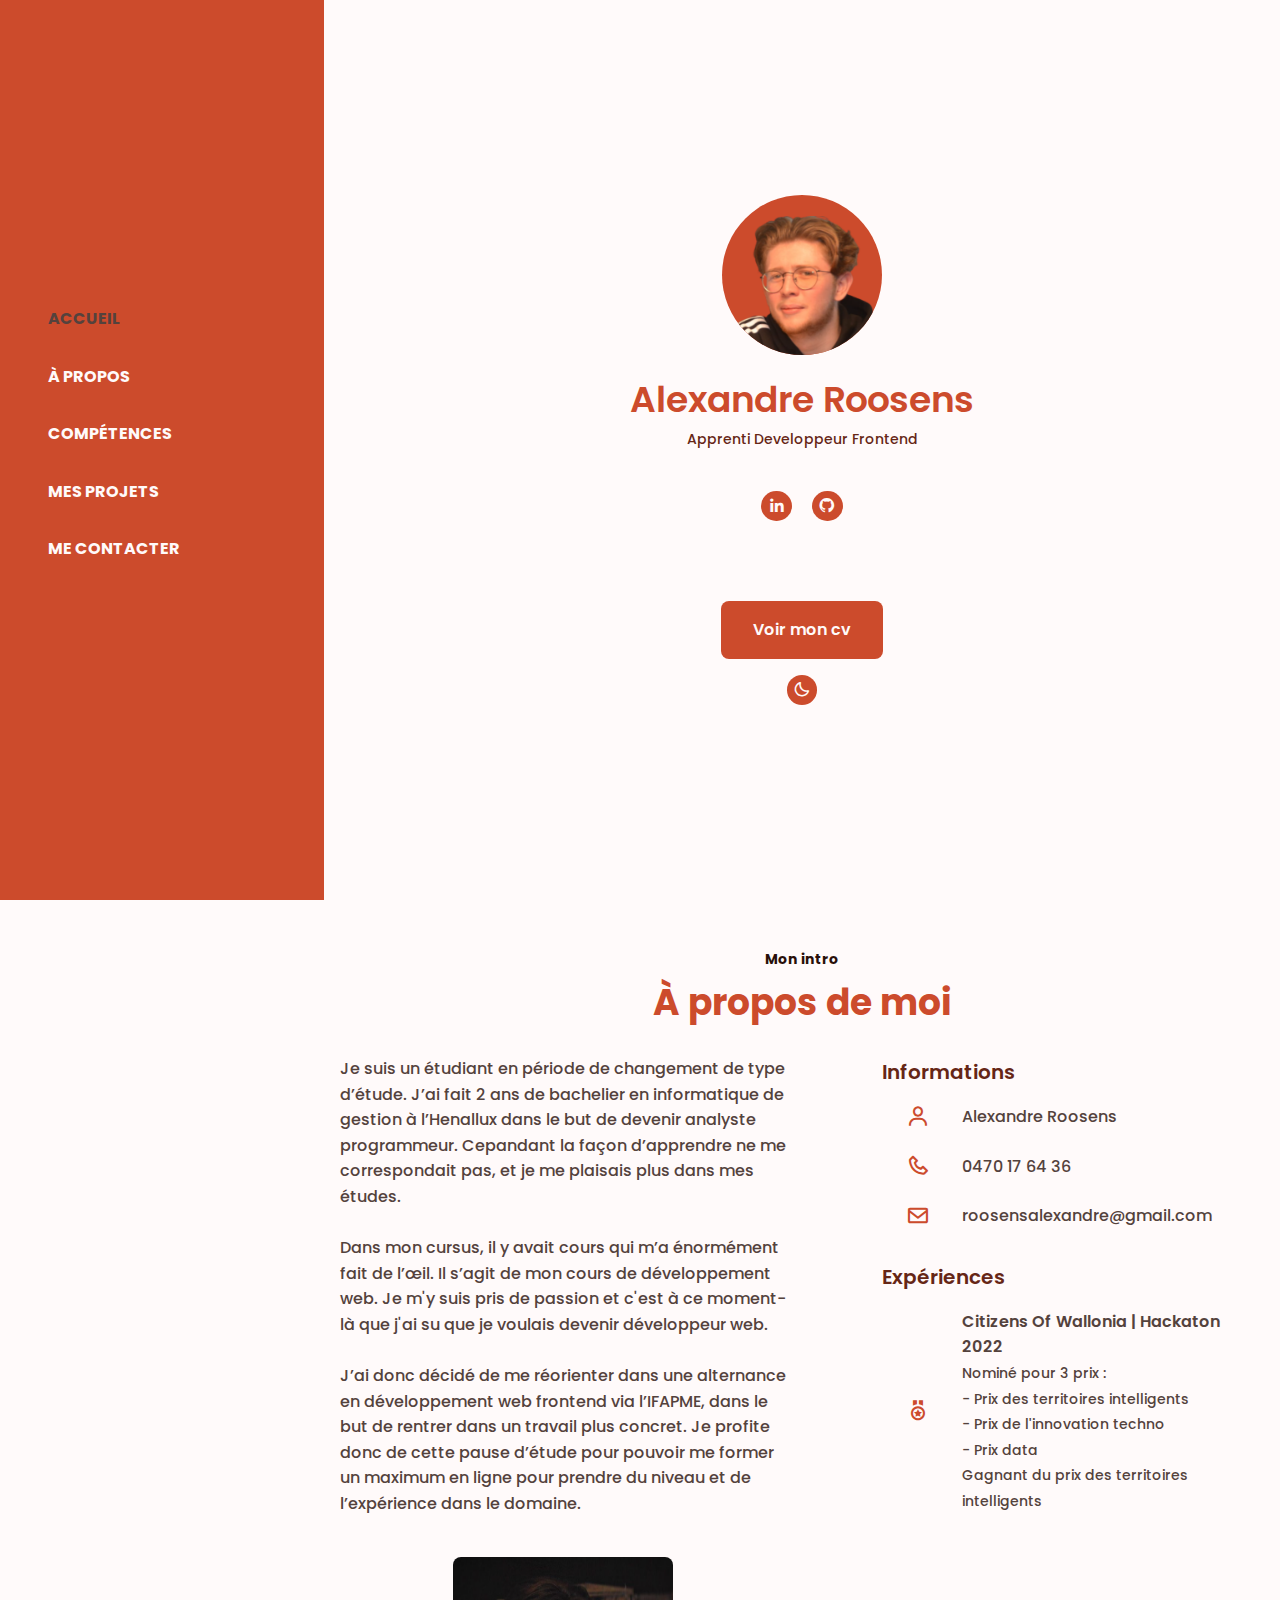
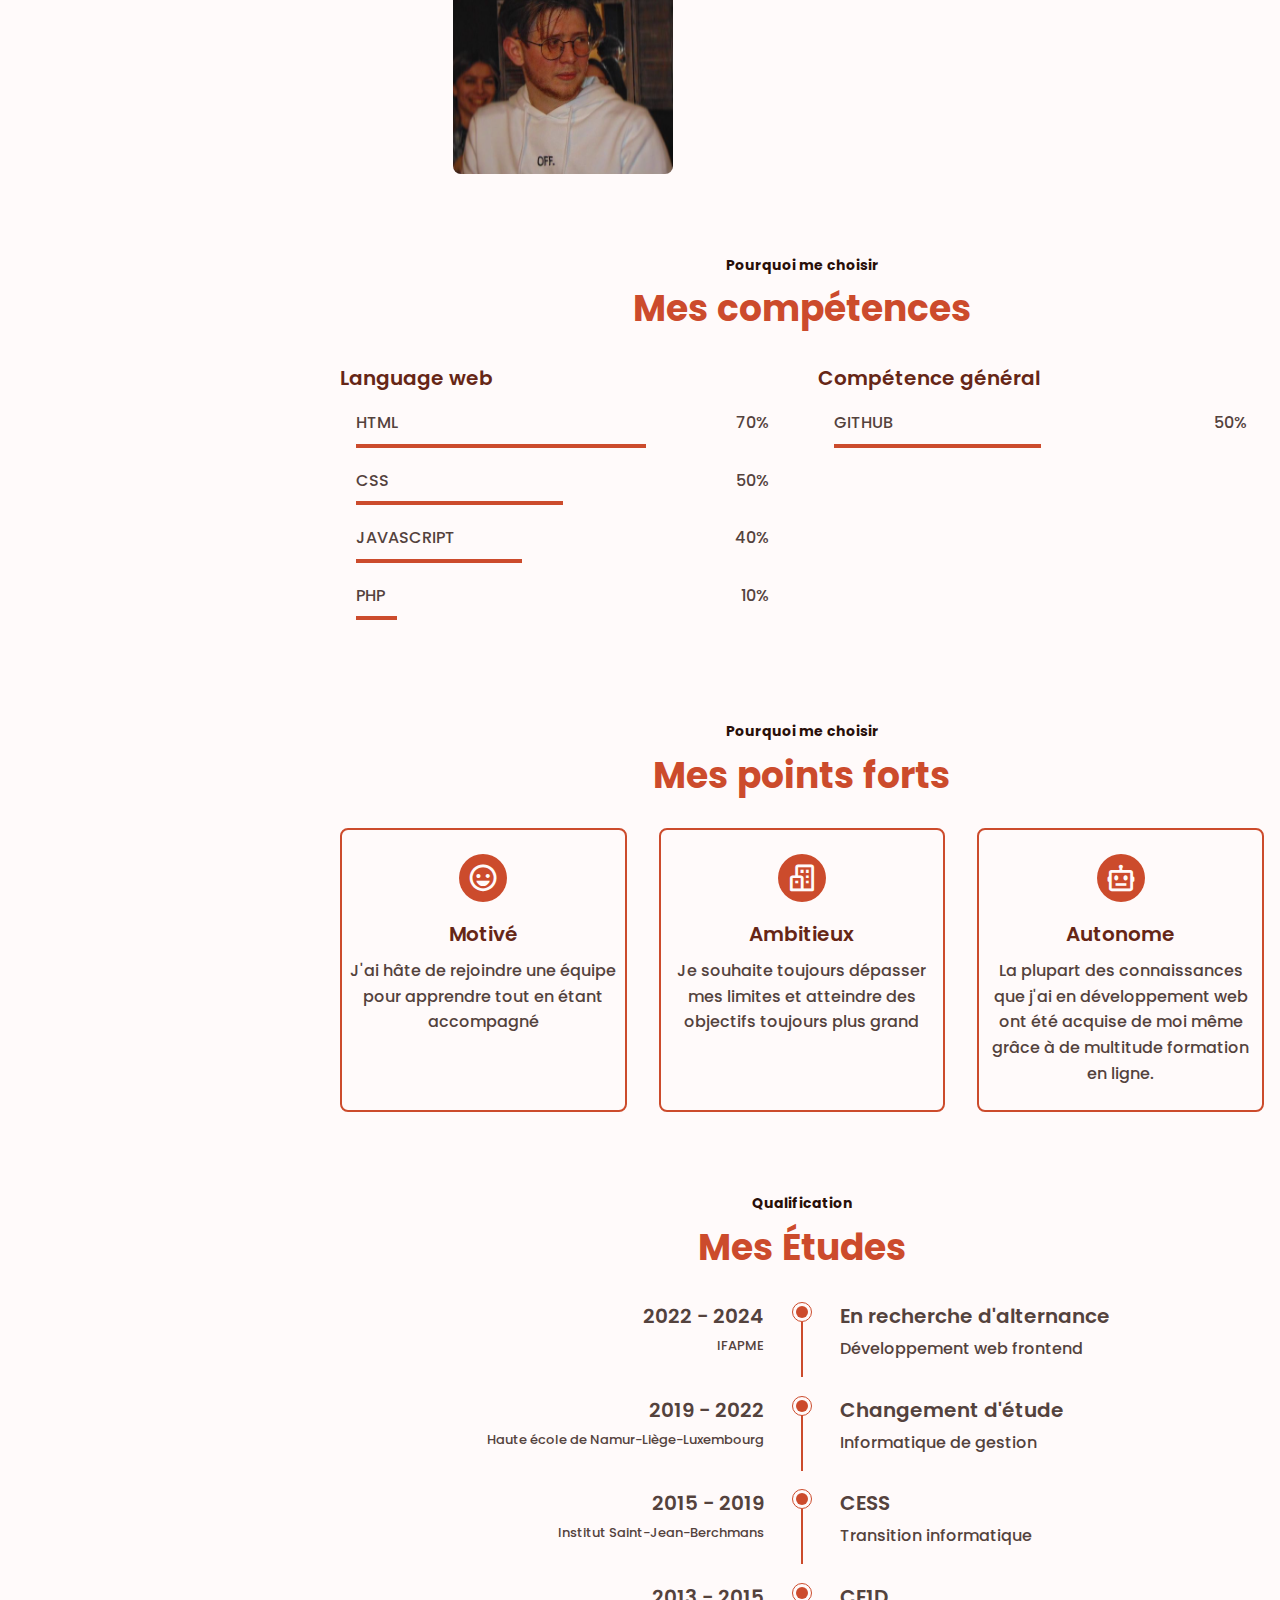
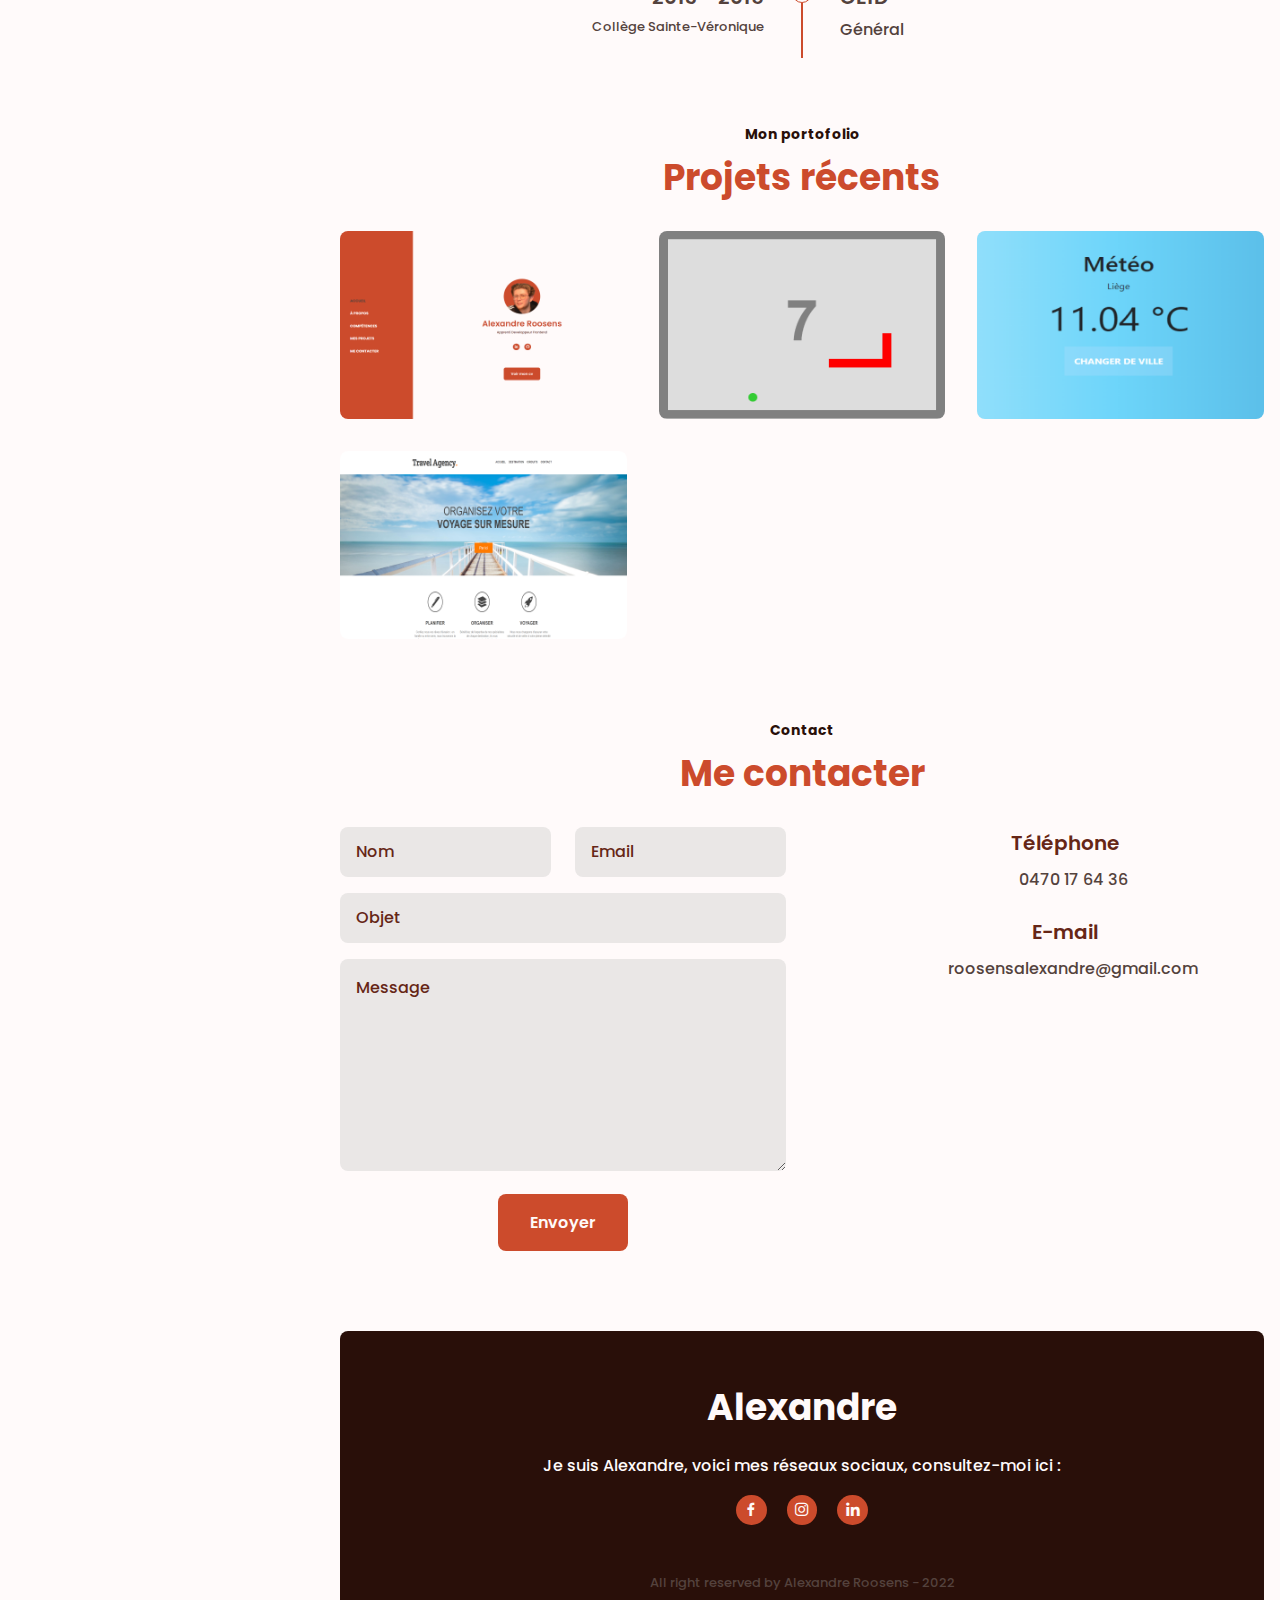
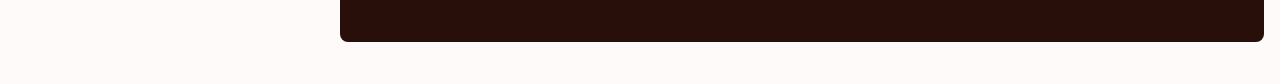
==== commit 3aed0054: "Page contact : Ajout du formulaire" ====
--- a/index.html
+++ b/index.html
@@ -341,7 +341,7 @@
                 <h2 class="section-title">Me contacter</h2>
 
                 <div class="contact_container bd-grid">
-                    <!-- <form class="contact_form">
+                    <form class="contact_form">
                         <div class="contact_inputs">
                             <input name="nom" type="text" placeholder="Nom" class="contact_input" required>
                             <input name="email" type="email" placeholder="Email" class="contact_input" required>
@@ -352,16 +352,18 @@
                         <textarea name="message" cols="0" rows="10" placeholder="Message" class="contact_input" required></textarea>
 
                         <input type="submit" value="Envoyer" class="button contact_button">
-                    </form> -->
-
-                    <div class="contact_info">
-                        <h3 class="contact_subtitle">Téléphone</h3>
-                        <span class="contact_text">0470 17 64 36</span>
-                    </div>
-
-                    <div class="contact_info">
-                        <h3 class="contact_subtitle">E-mail</h3>
-                        <span class="contact_text">roosensalexandre@gmail.com</span>
+                    </form>
+
+                    <div>
+                        <div class="contact_info">
+                            <h3 class="contact_subtitle">Téléphone</h3>
+                            <span class="contact_text">0470 17 64 36</span>
+                        </div>
+    
+                        <div class="contact_info">
+                            <h3 class="contact_subtitle">E-mail</h3>
+                            <span class="contact_text">roosensalexandre@gmail.com</span>
+                        </div>
                     </div>
                 </div>
             </section>       
--- a/assets/css/style.css
+++ b/assets/css/style.css
@@ -560,7 +560,7 @@
     text-align: center;
 }
 
-/* .contact_input{
+.contact_input{
     width: 100%;
     padding: 1rem;
     outline: none;
@@ -569,21 +569,21 @@
     font-size: var(--normal-font-size);
     margin-bottom: var(--mb-2);
     border-radius: .5rem;
-} */
-
-/* .contact ::placeholder{
+}
+
+.contact ::placeholder{
     color: var(--first-color-dark);
     font-family: var(--body-font);
     font-weight: var(--font-medium);
-} */
-
-/* .contact_button{
+}
+
+.contact_button{
     outline: none;
     border: none;
     font-family: var(--body-font);
     font-size: var(--normal-font-size);
     cursor: pointer;
-} */
+}
 
 .contact_info{
     margin-bottom: var(--mb-3);
@@ -704,10 +704,10 @@
         align-self: flex-end;
     }
 
-    /* .contact_inputs{
+    .contact_inputs{
         display: grid;
         column-gap: 1.5rem;
-    } */
+    }
 
     .contact_info{
         padding-left: 3rem;
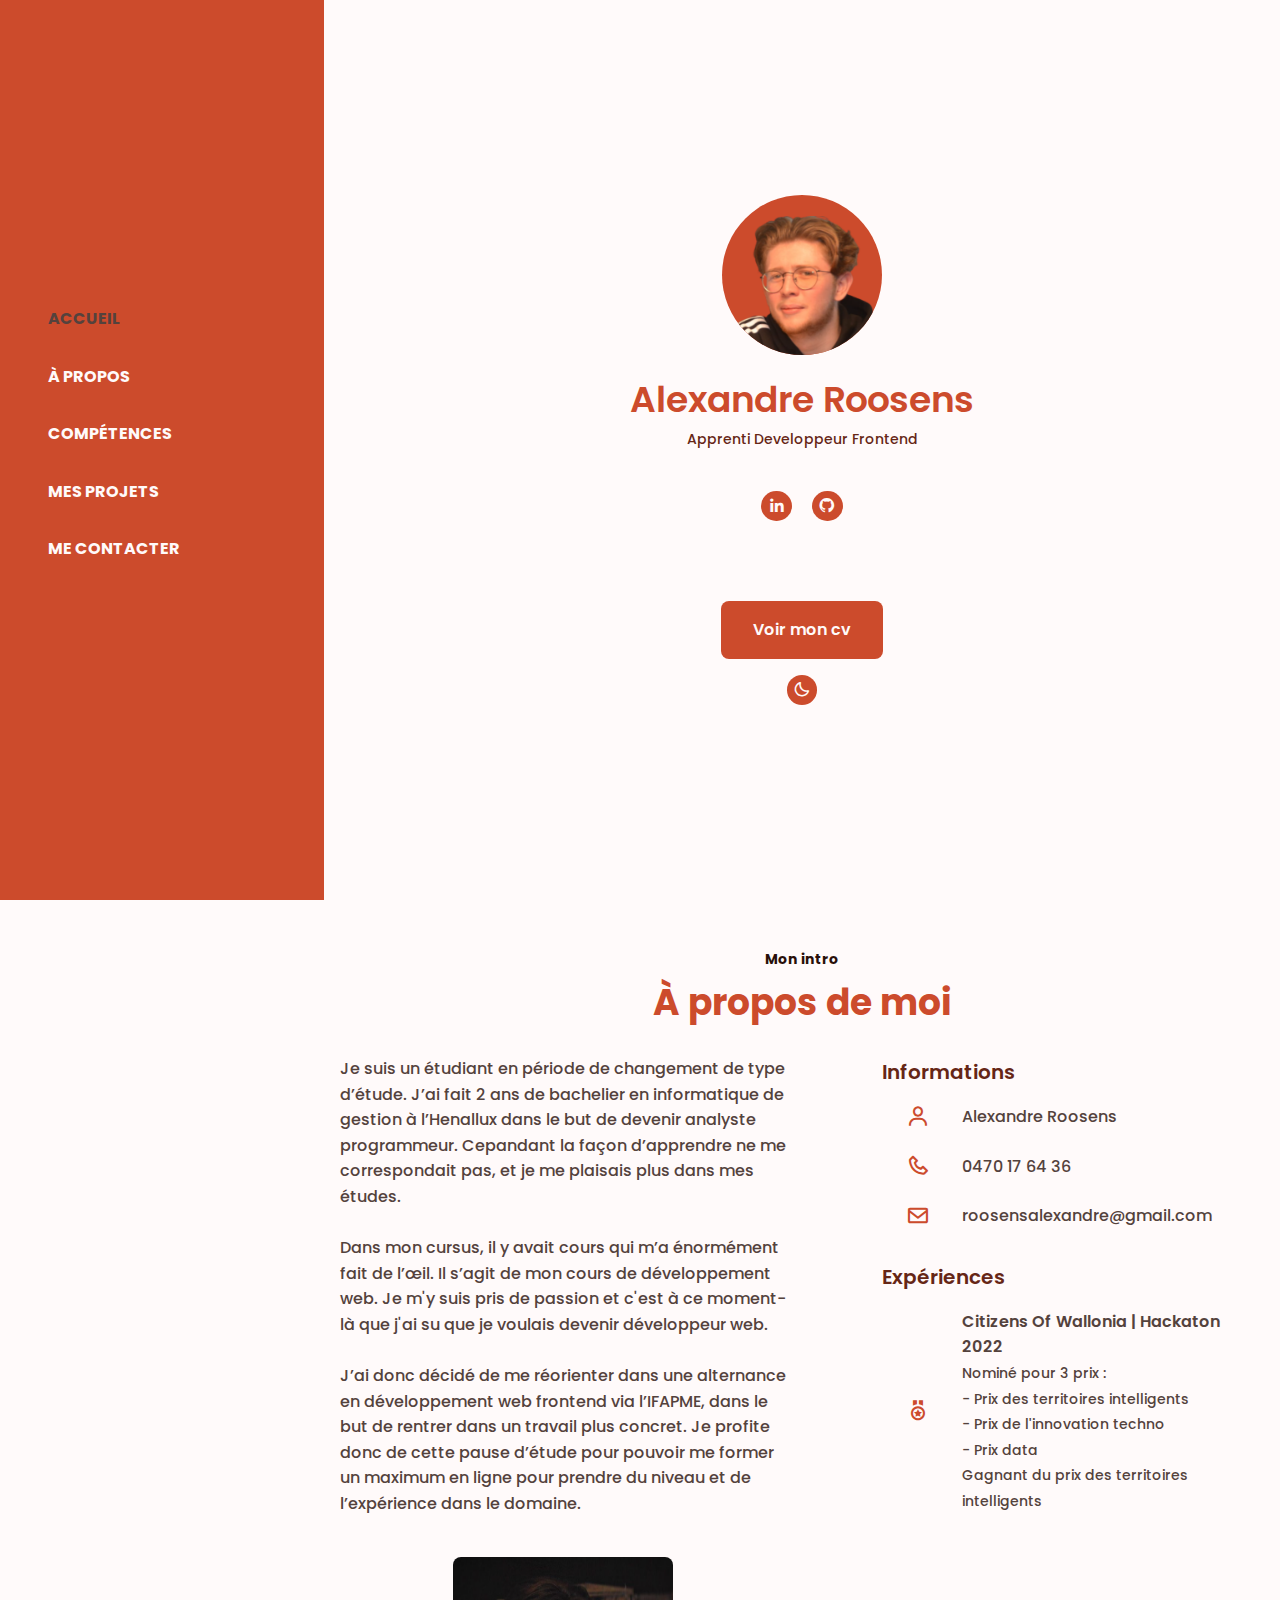
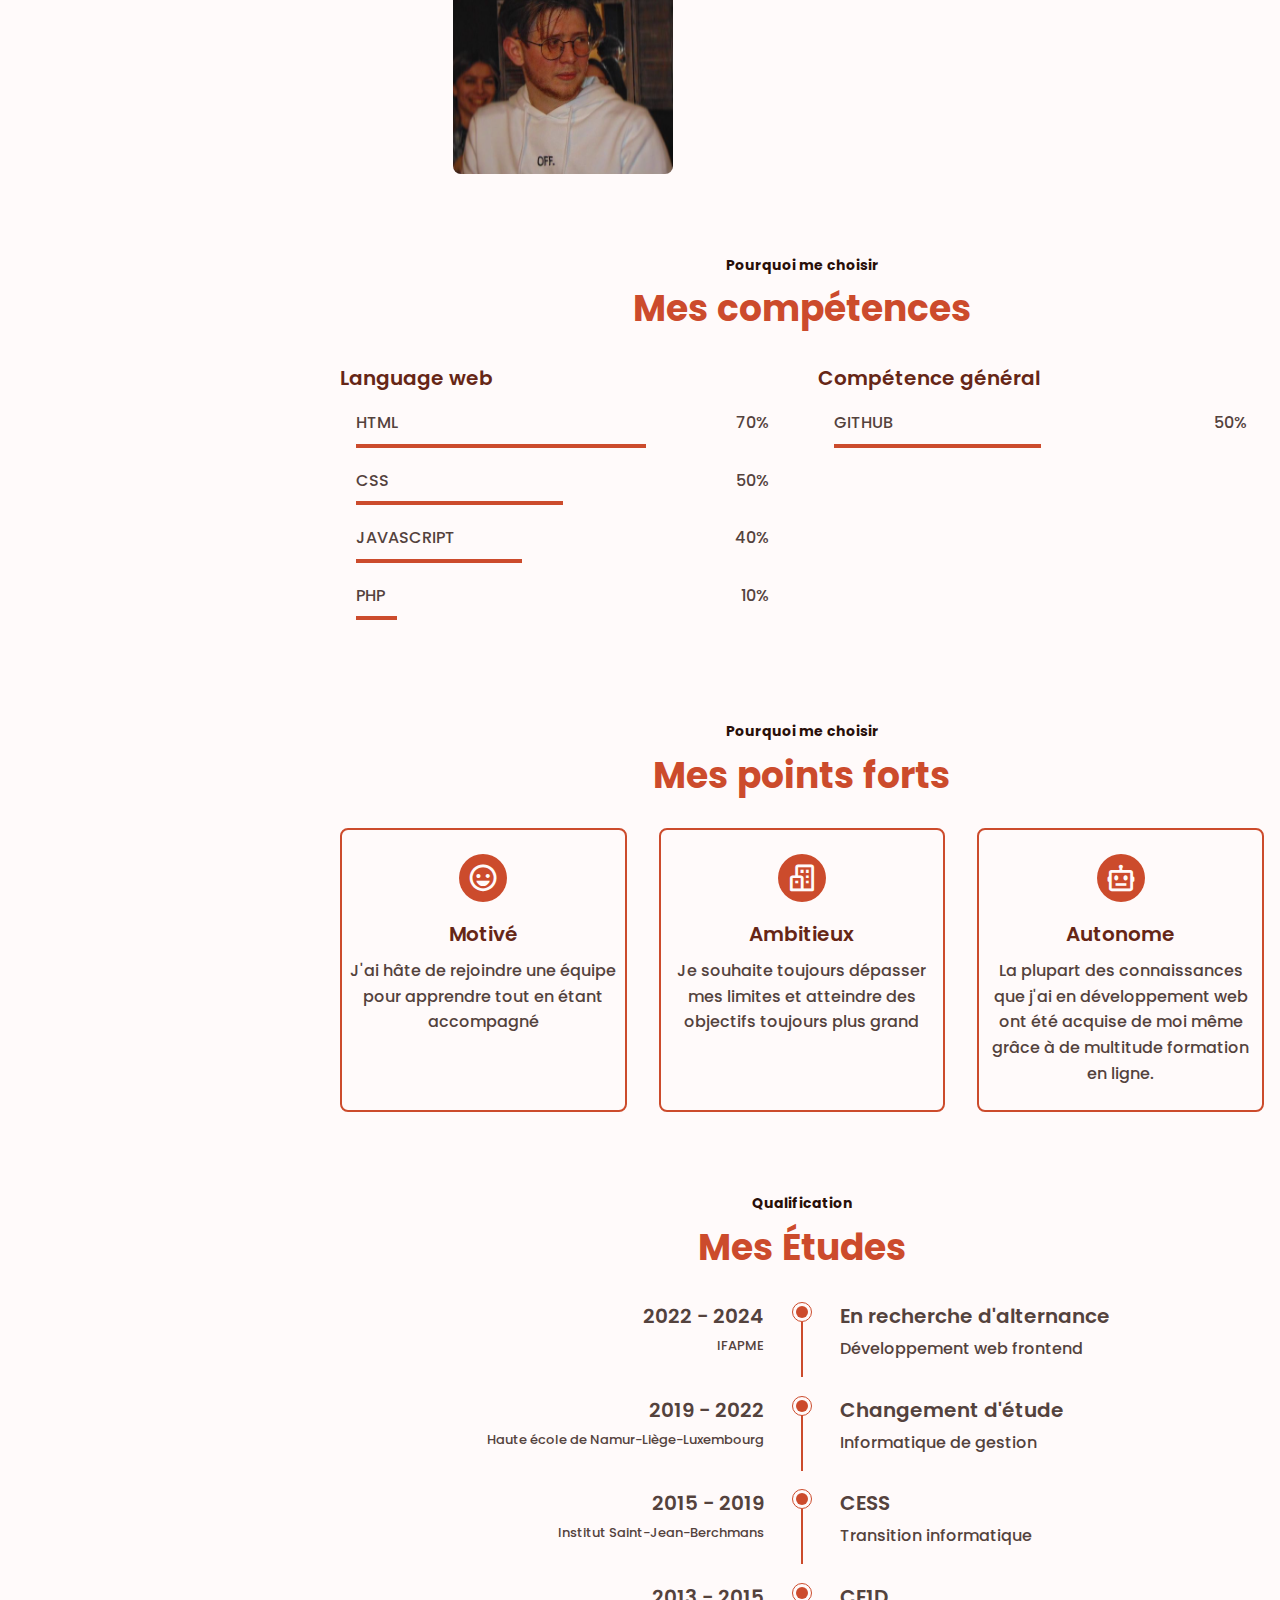
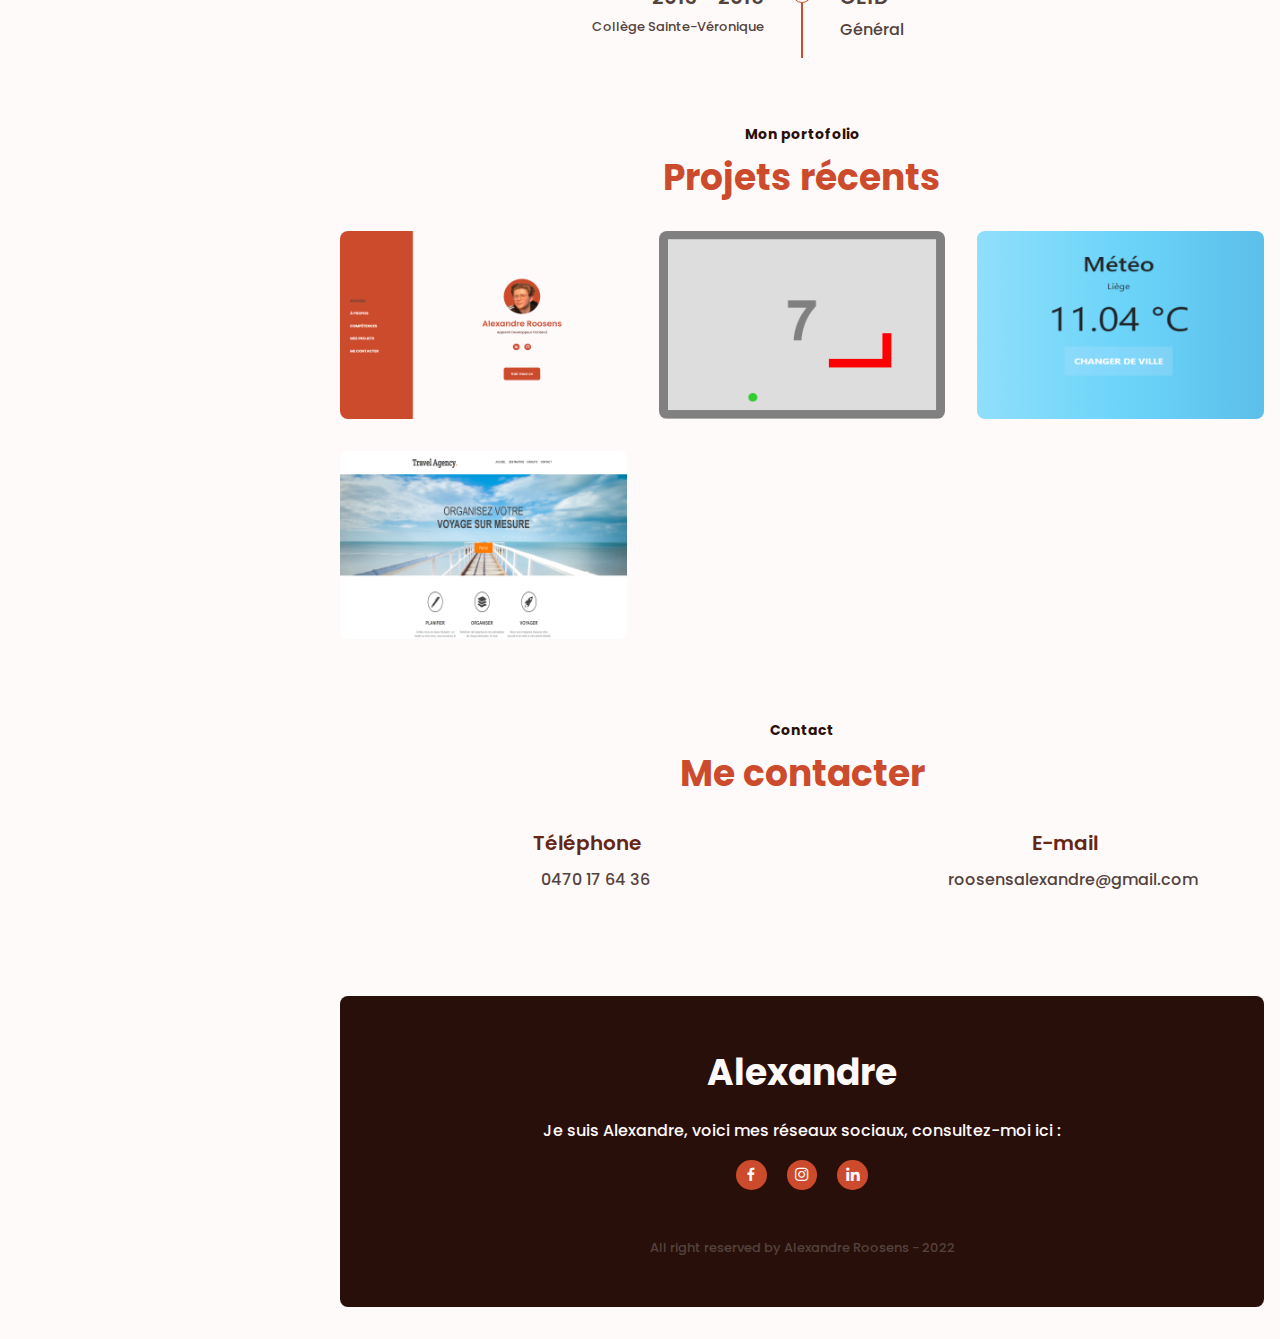
==== commit b1f8c4a8: "Modification page contact" ====
--- a/index.html
+++ b/index.html
@@ -341,7 +341,7 @@
                 <h2 class="section-title">Me contacter</h2>
 
                 <div class="contact_container bd-grid">
-                    <form class="contact_form">
+                    <!-- <form class="contact_form">
                         <div class="contact_inputs">
                             <input name="nom" type="text" placeholder="Nom" class="contact_input" required>
                             <input name="email" type="email" placeholder="Email" class="contact_input" required>
@@ -352,18 +352,16 @@
                         <textarea name="message" cols="0" rows="10" placeholder="Message" class="contact_input" required></textarea>
 
                         <input type="submit" value="Envoyer" class="button contact_button">
-                    </form>
-
-                    <div>
-                        <div class="contact_info">
-                            <h3 class="contact_subtitle">Téléphone</h3>
-                            <span class="contact_text">0470 17 64 36</span>
-                        </div>
-    
-                        <div class="contact_info">
-                            <h3 class="contact_subtitle">E-mail</h3>
-                            <span class="contact_text">roosensalexandre@gmail.com</span>
-                        </div>
+                    </form> -->
+
+                    <div class="contact_info">
+                        <h3 class="contact_subtitle">Téléphone</h3>
+                        <span class="contact_text">0470 17 64 36</span>
+                    </div>
+    
+                    <div class="contact_info">
+                        <h3 class="contact_subtitle">E-mail</h3>
+                        <span class="contact_text">roosensalexandre@gmail.com</span>
                     </div>
                 </div>
             </section>       
--- a/assets/css/style.css
+++ b/assets/css/style.css
@@ -560,7 +560,7 @@
     text-align: center;
 }
 
-.contact_input{
+/* .contact_input{
     width: 100%;
     padding: 1rem;
     outline: none;
@@ -569,21 +569,21 @@
     font-size: var(--normal-font-size);
     margin-bottom: var(--mb-2);
     border-radius: .5rem;
-}
-
-.contact ::placeholder{
+} */
+
+/* .contact ::placeholder{
     color: var(--first-color-dark);
     font-family: var(--body-font);
     font-weight: var(--font-medium);
-}
-
-.contact_button{
+} */
+
+/* .contact_button{
     outline: none;
     border: none;
     font-family: var(--body-font);
     font-size: var(--normal-font-size);
     cursor: pointer;
-}
+} */
 
 .contact_info{
     margin-bottom: var(--mb-3);
@@ -704,10 +704,10 @@
         align-self: flex-end;
     }
 
-    .contact_inputs{
+    /* .contact_inputs{
         display: grid;
         column-gap: 1.5rem;
-    }
+    } */
 
     .contact_info{
         padding-left: 3rem;
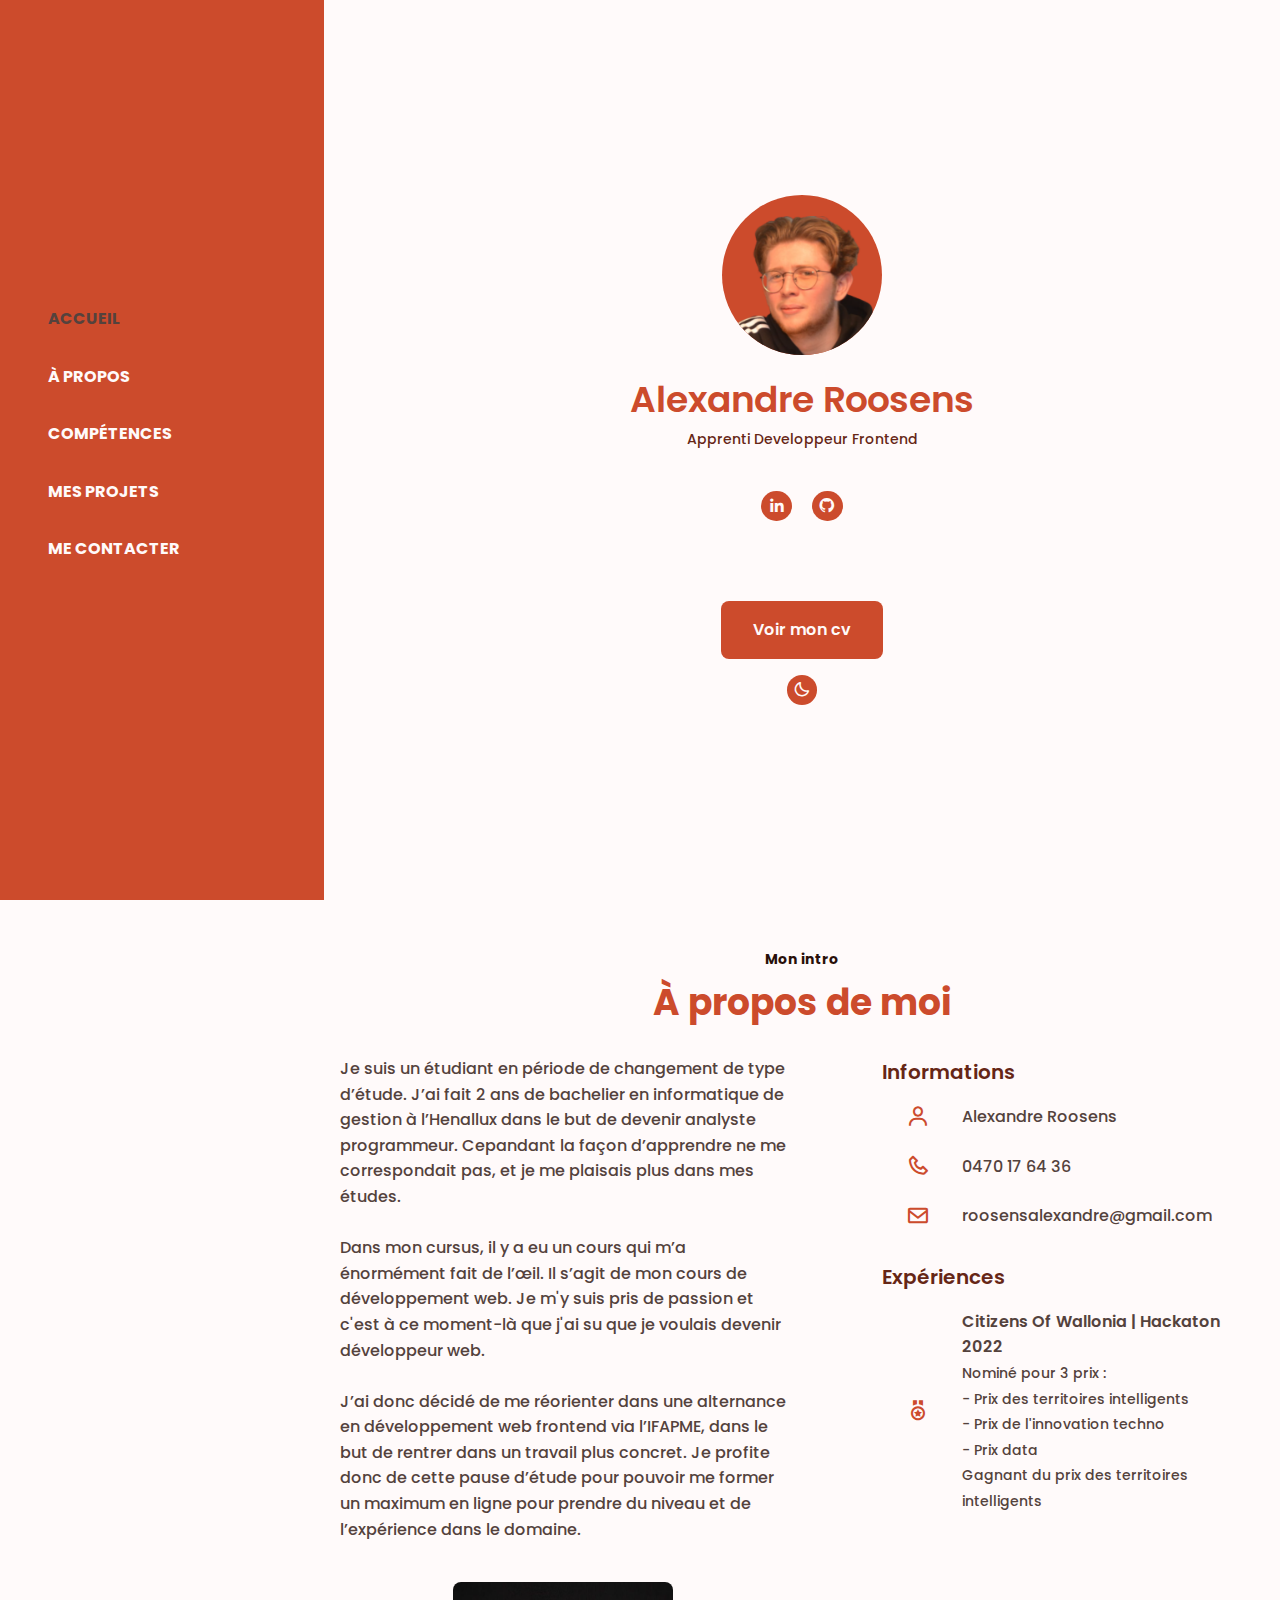
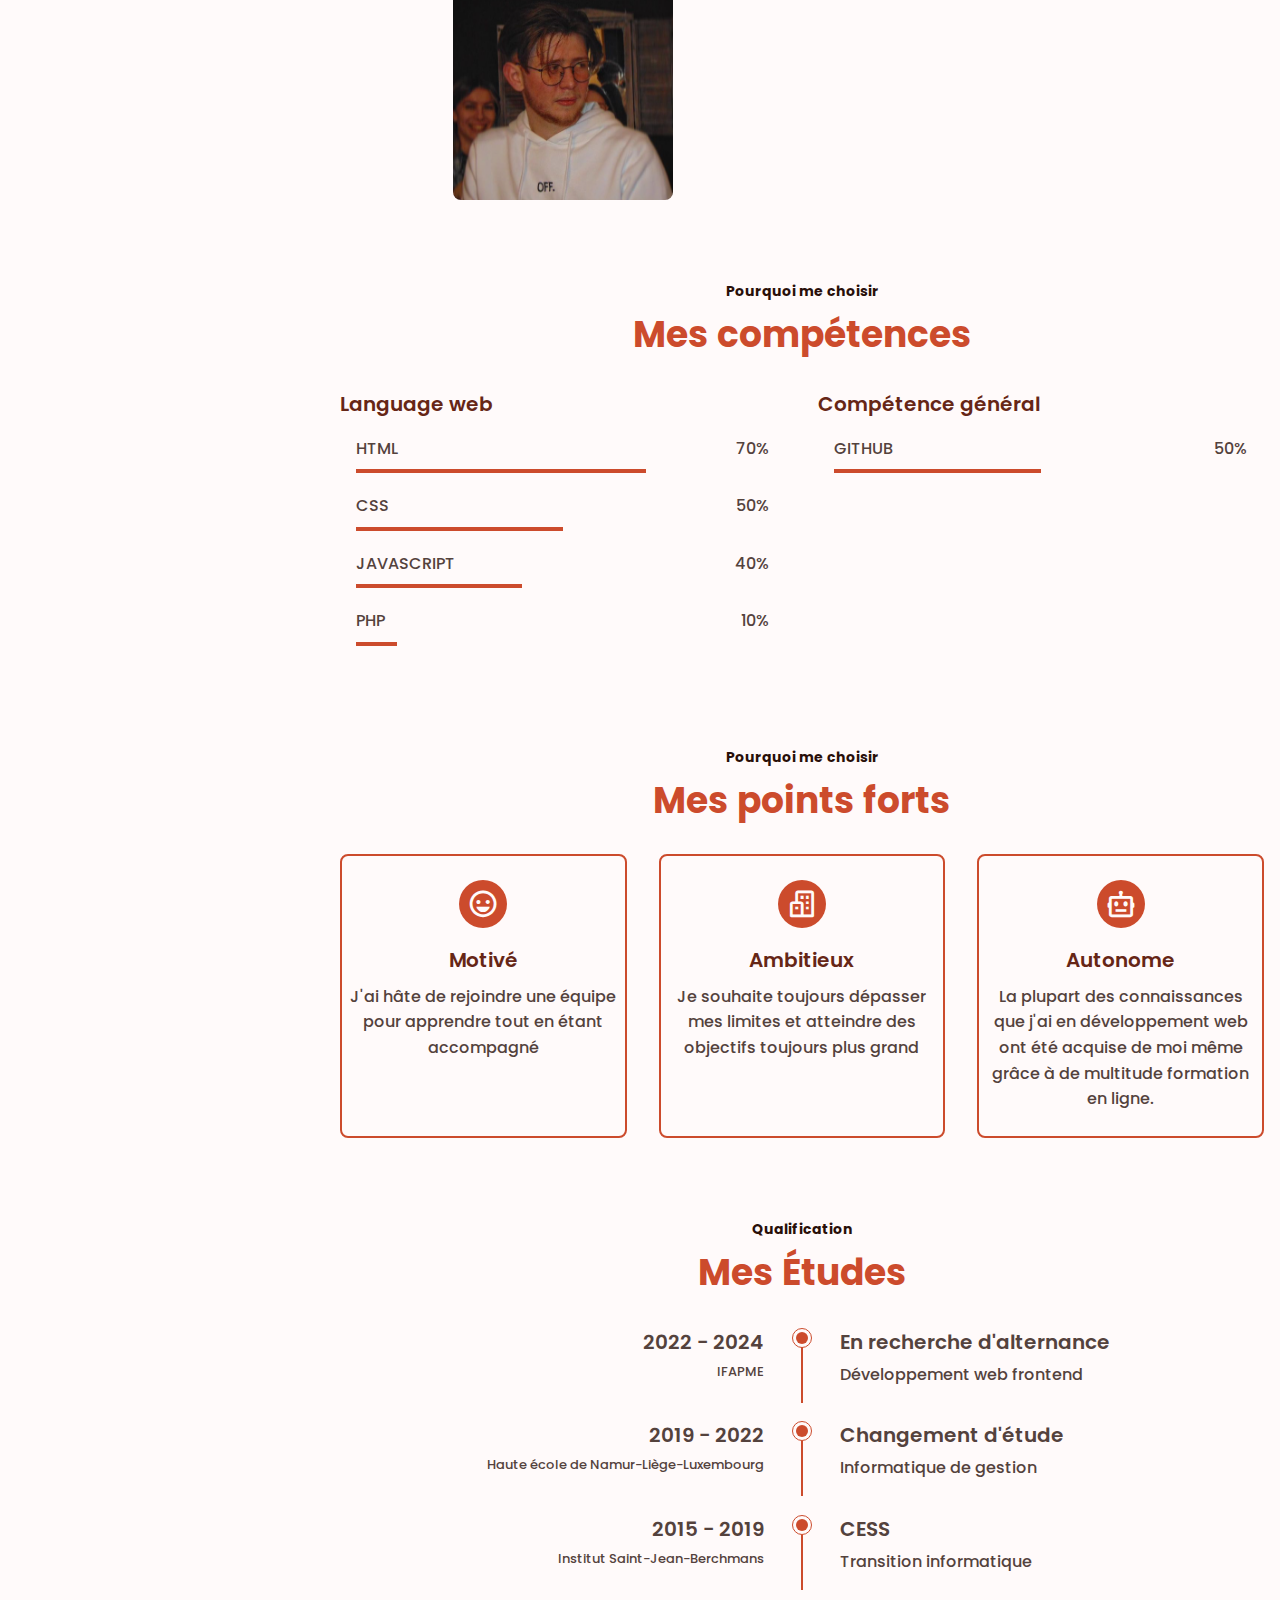
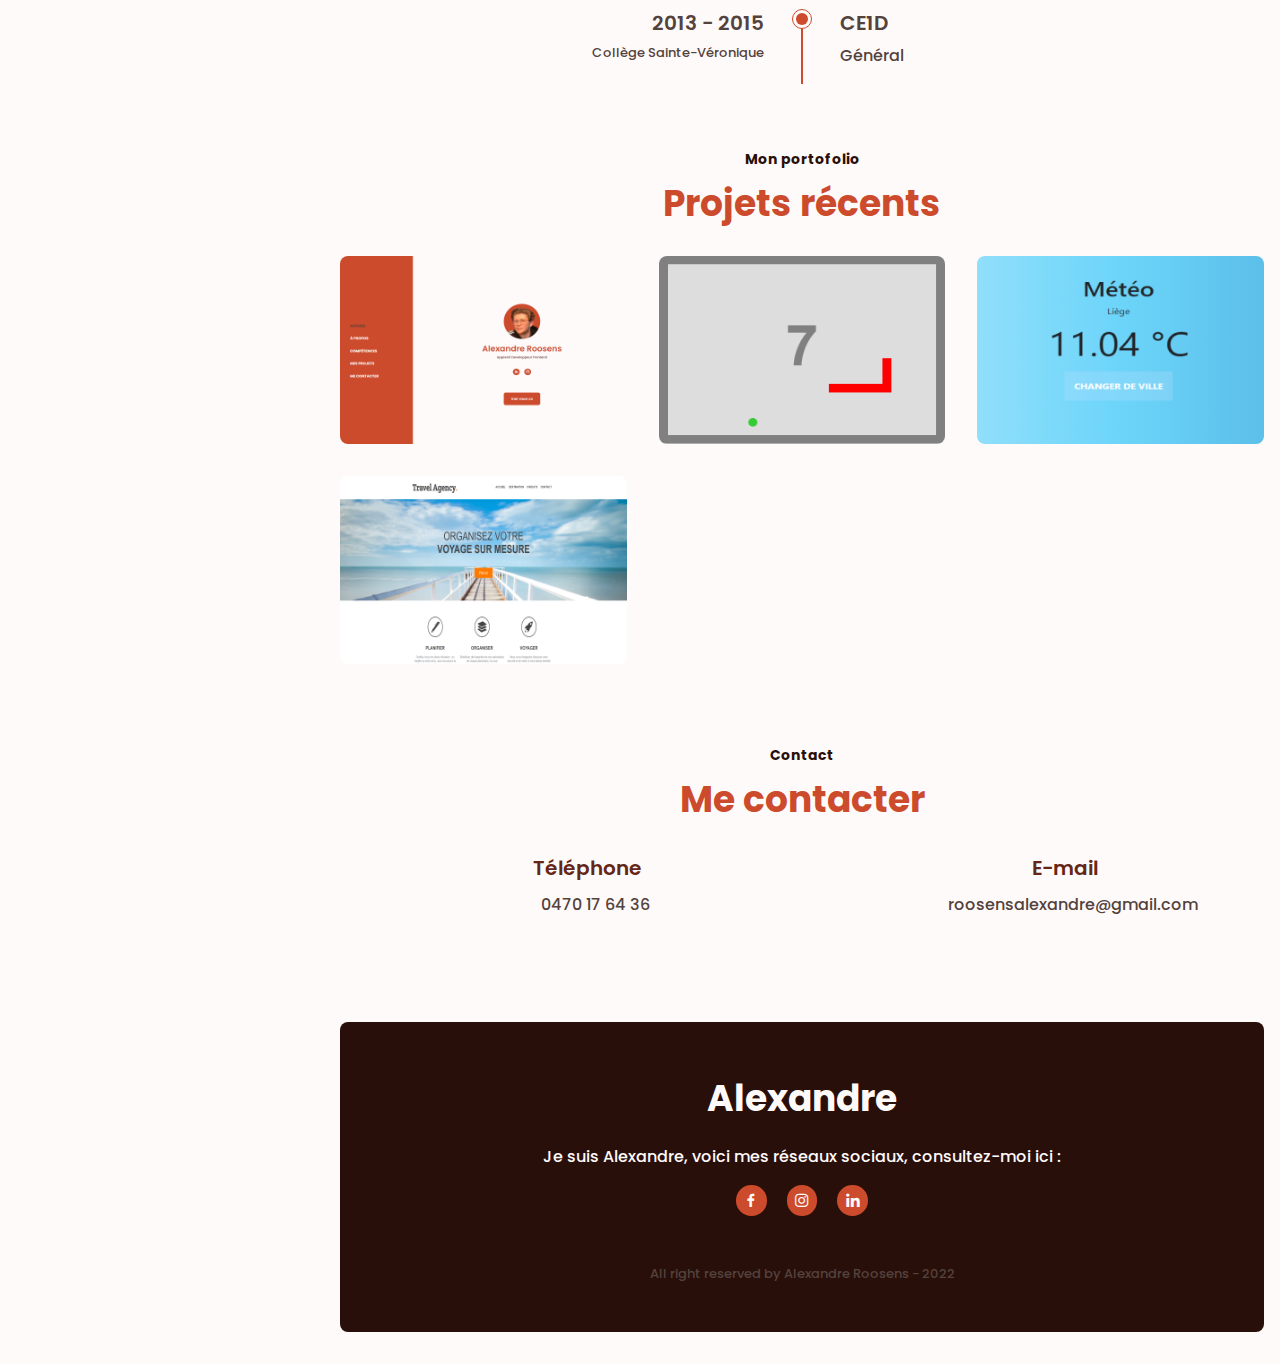
==== commit 6fe4401d: "Correction orthographe : A propos" ====
--- a/index.html
+++ b/index.html
@@ -79,7 +79,7 @@
                             l’Henallux dans le but de devenir analyste programmeur. Cepandant la façon d’apprendre ne me correspondait pas, et je me plaisais 
                             plus dans mes études. 
                             </br></br>
-                            Dans mon cursus, il y avait cours qui m’a énormément fait de l’œil. Il s’agit de mon cours de 
+                            Dans mon cursus, il y a eu un cours qui m’a énormément fait de l’œil. Il s’agit de mon cours de 
                             développement web. Je m'y suis pris de passion et c'est à ce moment-là que j'ai su que je voulais devenir développeur web.
                             </br></br>
                             J’ai donc décidé de me réorienter dans une alternance en développement web frontend via l’IFAPME, dans le but de rentrer dans 
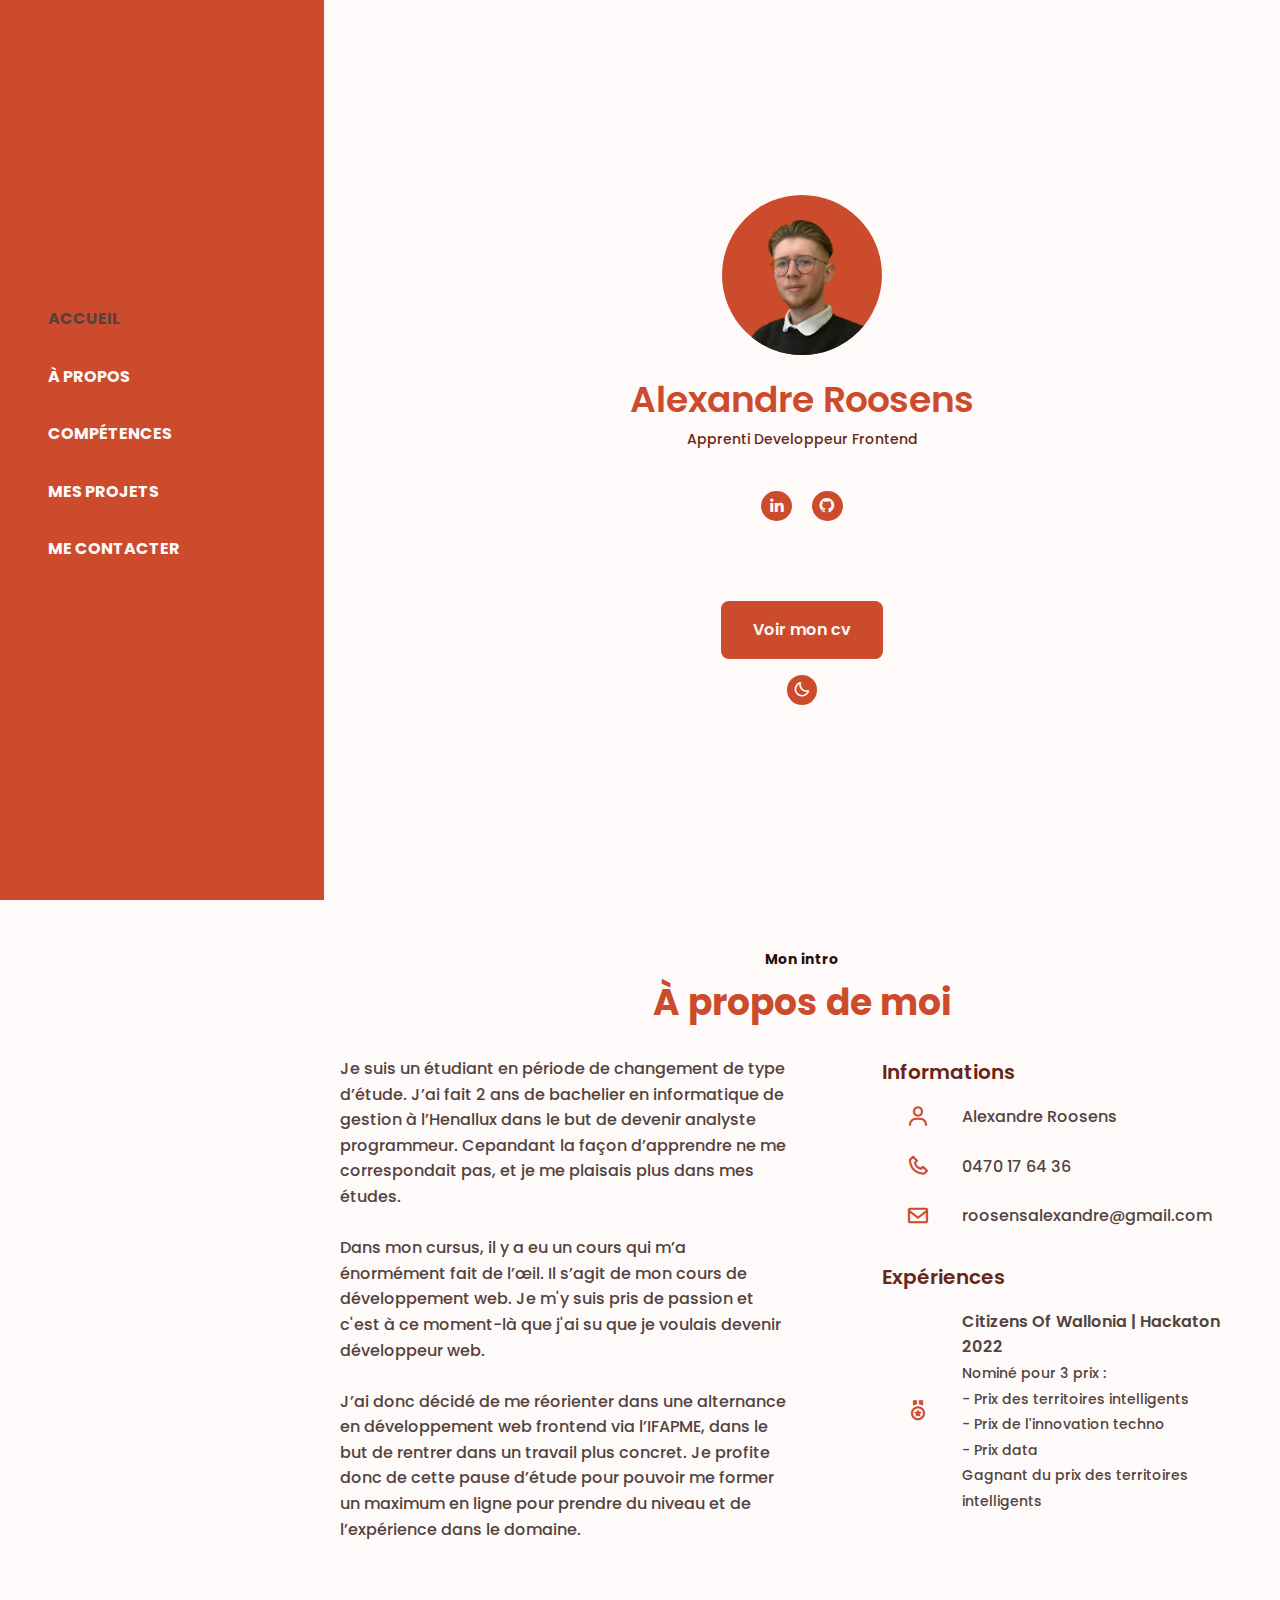
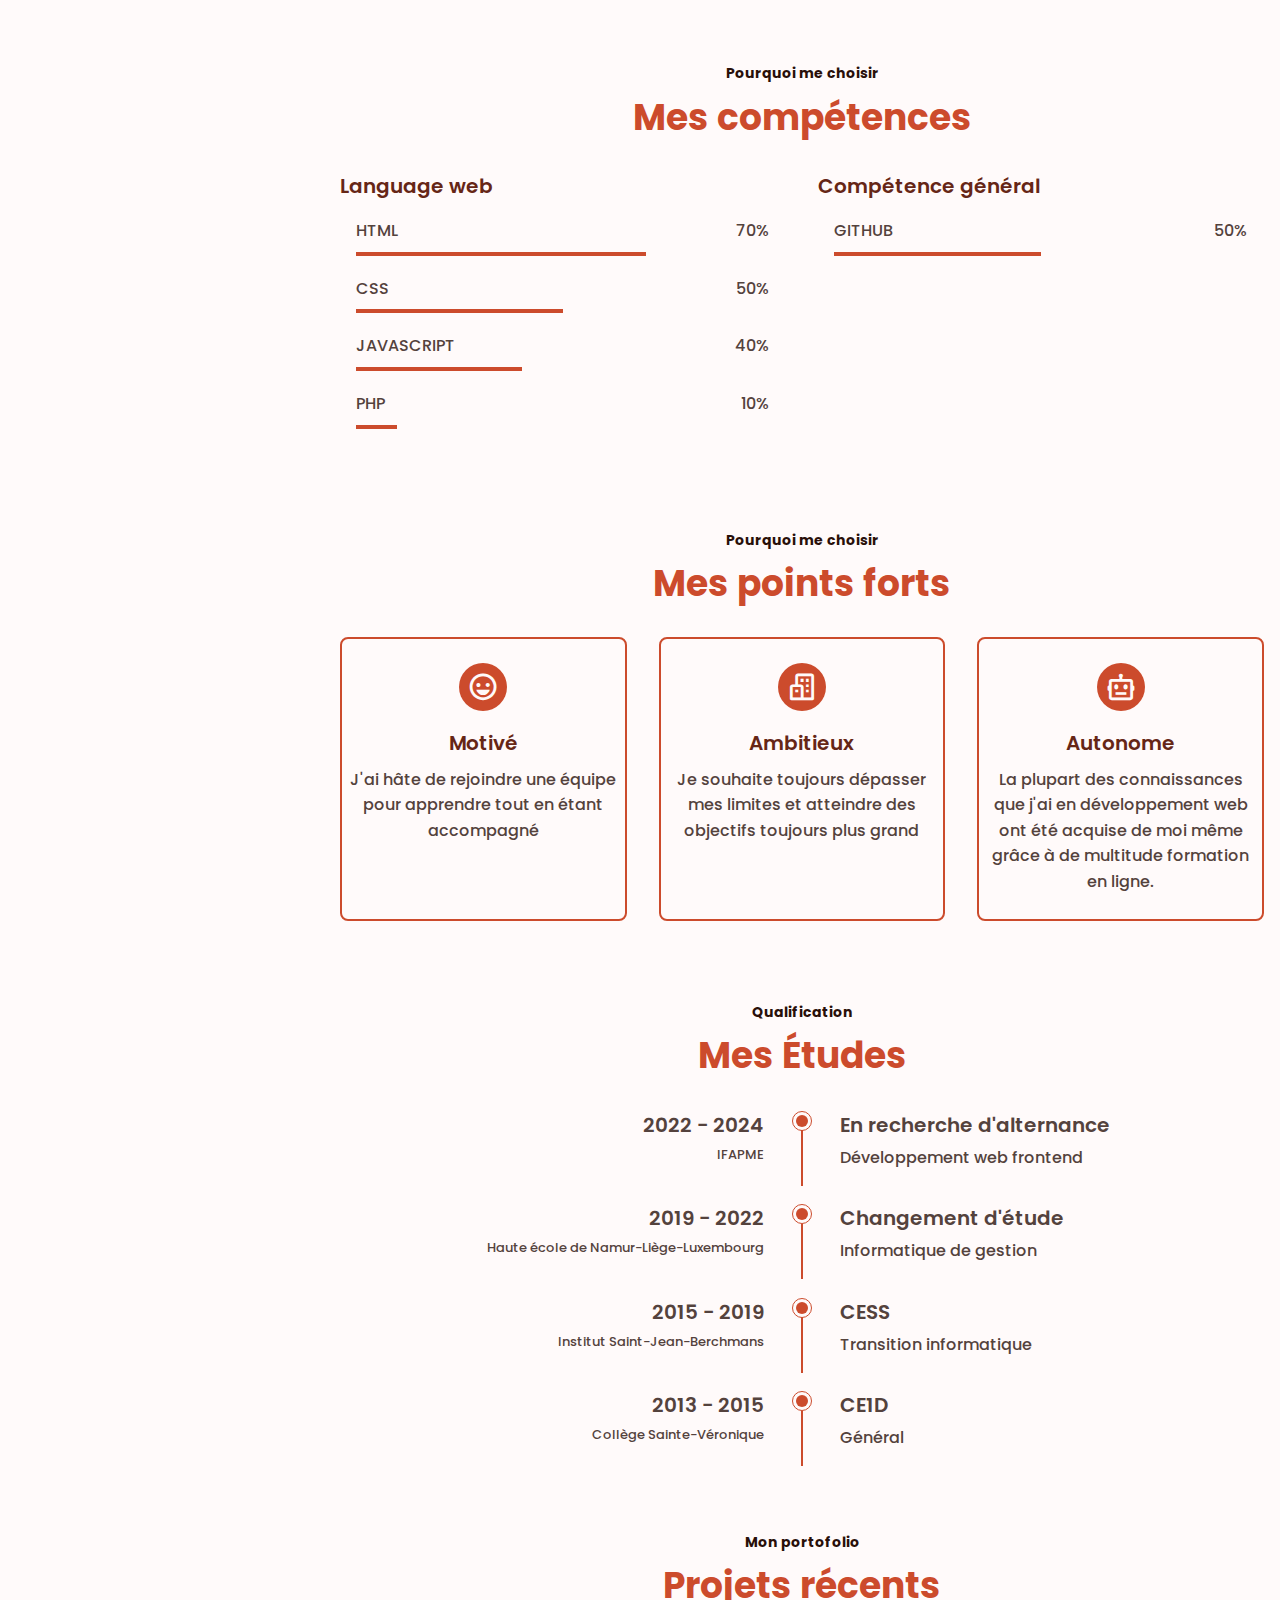
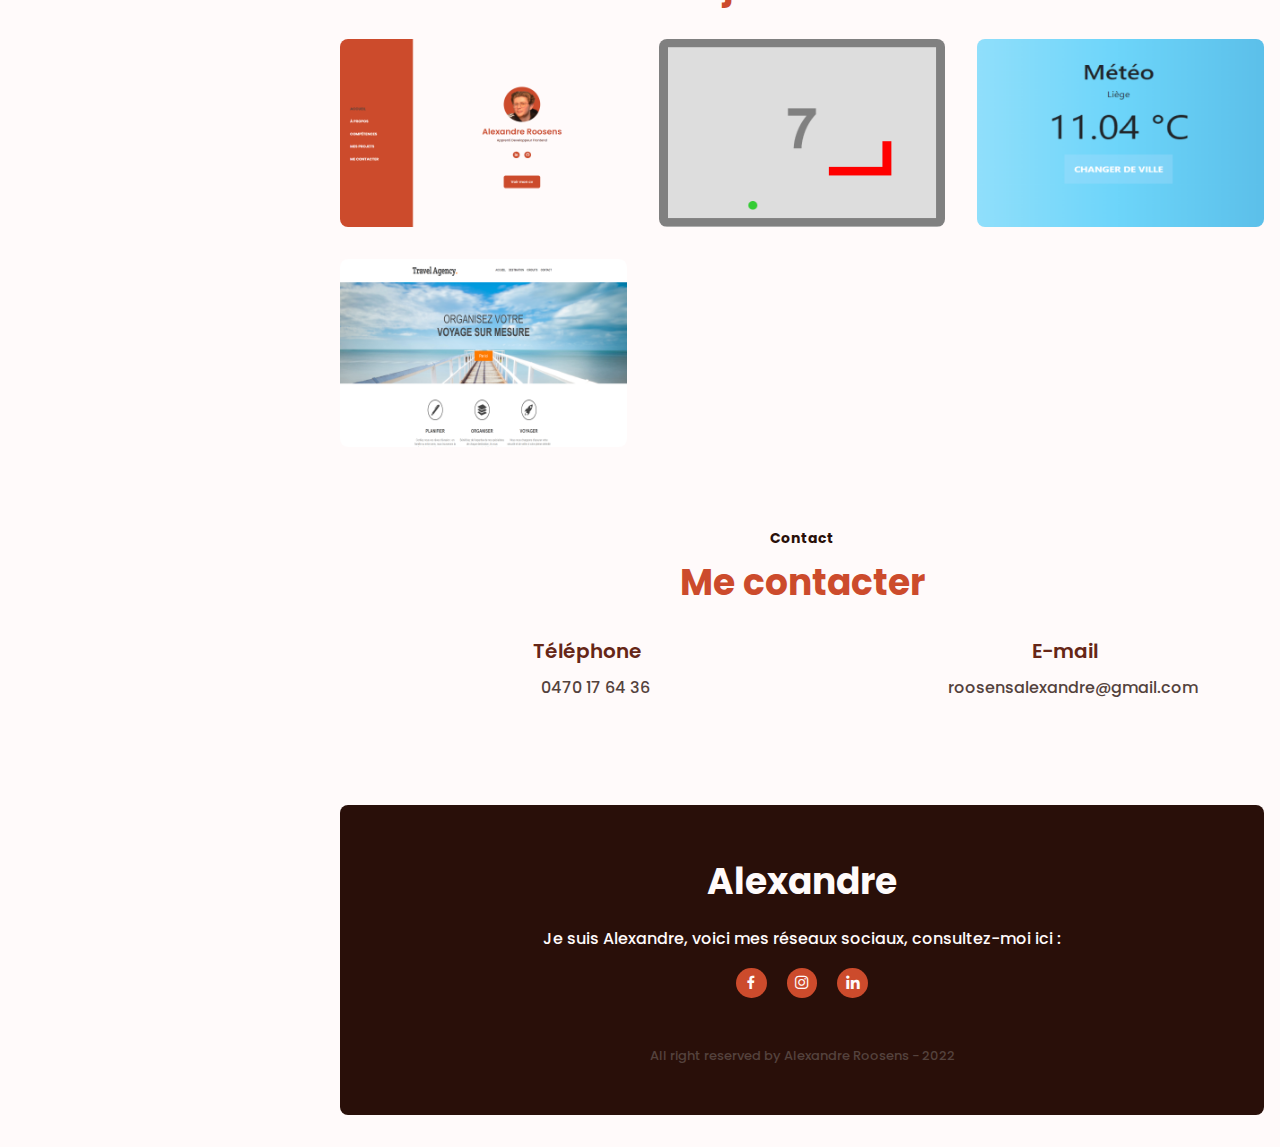
==== commit 50a024c3: "Changement de la photo de profil + photo About" ====
--- a/index.html
+++ b/index.html
@@ -47,7 +47,7 @@
                 <div class="home_container bd-grid">
                     <div class="home_data">
                         <div class="home_img">
-                            <img src="assets/img/perfil.png" alt="profil image">
+                            <img src="assets/img/profil.png" alt="profil image">
                         </div>
 
                         <h1 class="home_title">Alexandre Roosens</h1>
@@ -86,7 +86,6 @@
                             un travail plus concret. Je profite donc de cette pause d’étude pour pouvoir me former un maximum en ligne pour prendre du 
                             niveau et de l’expérience dans le domaine. 
                         </p>
-                        <img src="assets/img/about.png" alt="about" class="about_img">
                     </div>
 
                     <div>
--- a/assets/css/style.css
+++ b/assets/css/style.css
@@ -224,7 +224,7 @@
 }
 
 .home_img img{
-    width: 155px;
+    width: 130px;
 }
 
 .home_title{
@@ -307,12 +307,6 @@
 
 .about_description{
     margin-bottom: var(--mb-4);
-}
-
-.about_img{
-    width: 175px;
-    border-radius: .5rem;
-    margin: 0 auto;
 }
 
 .about_information{
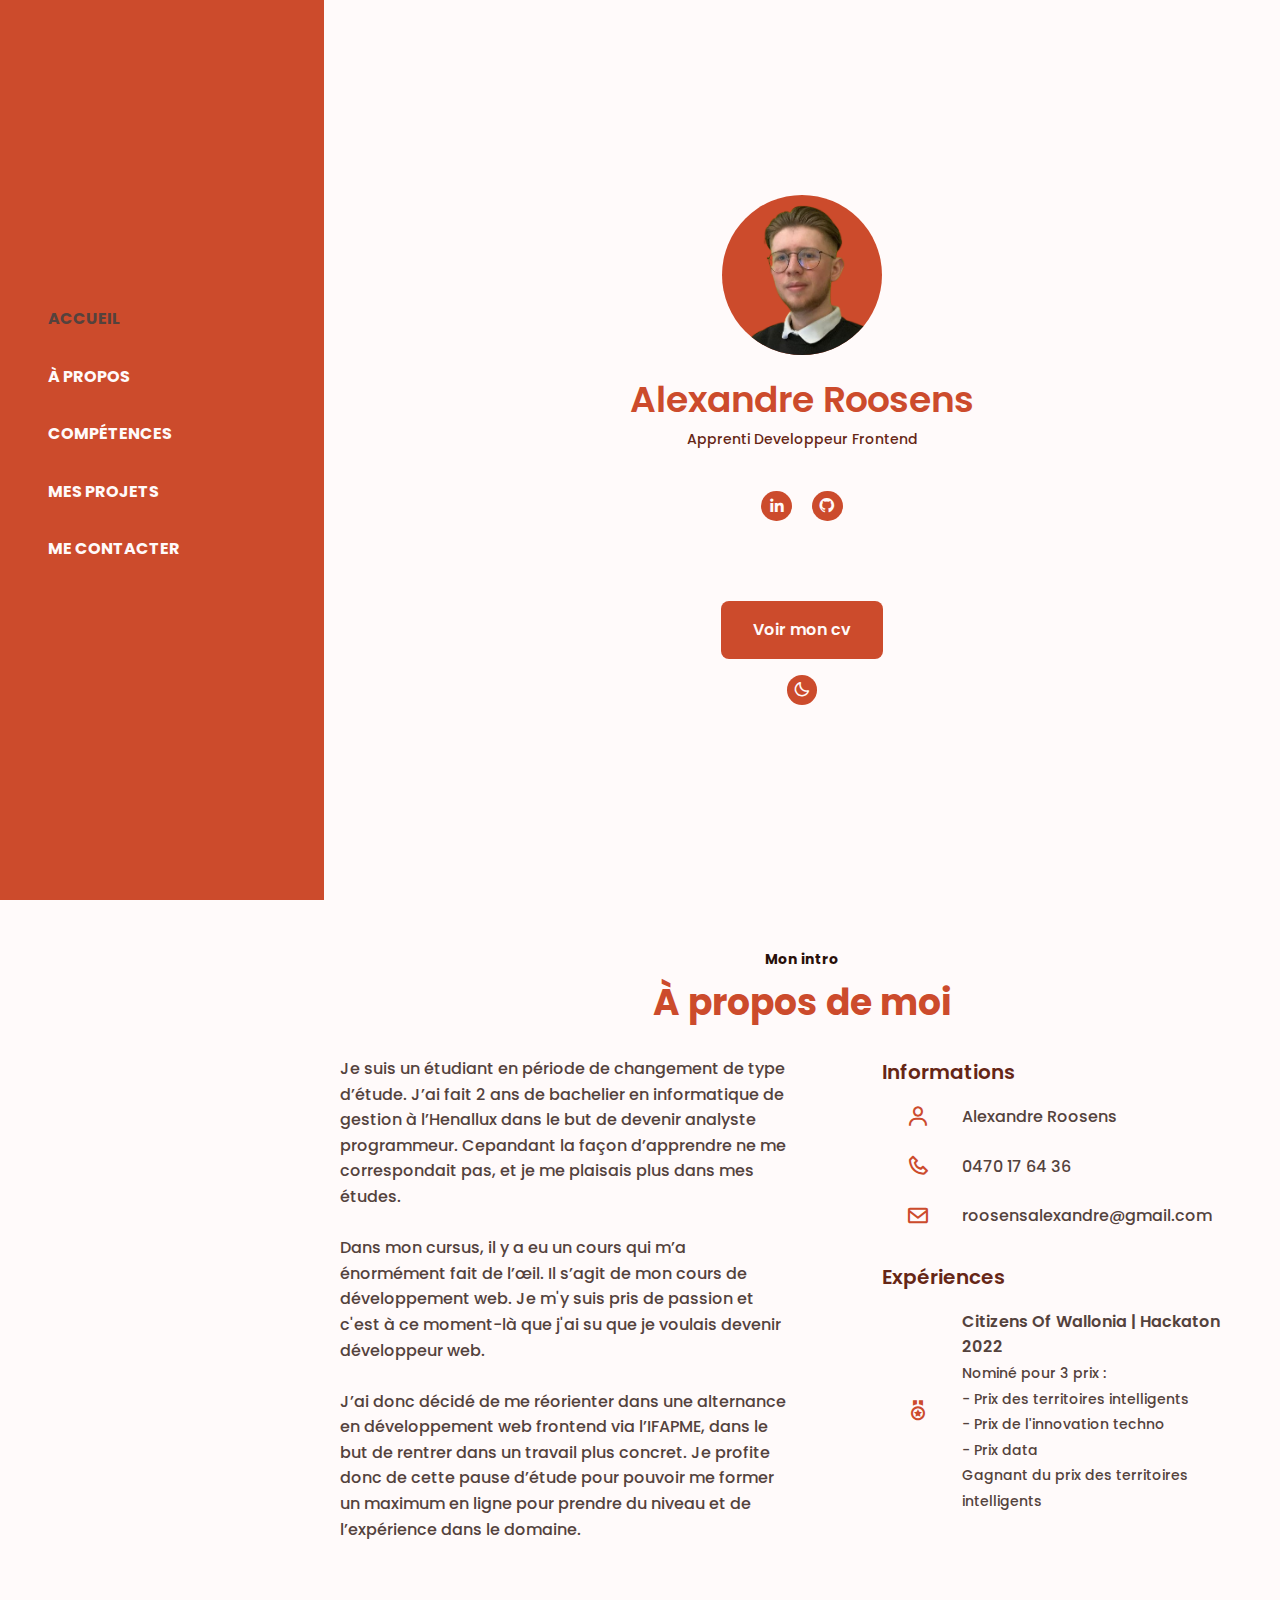
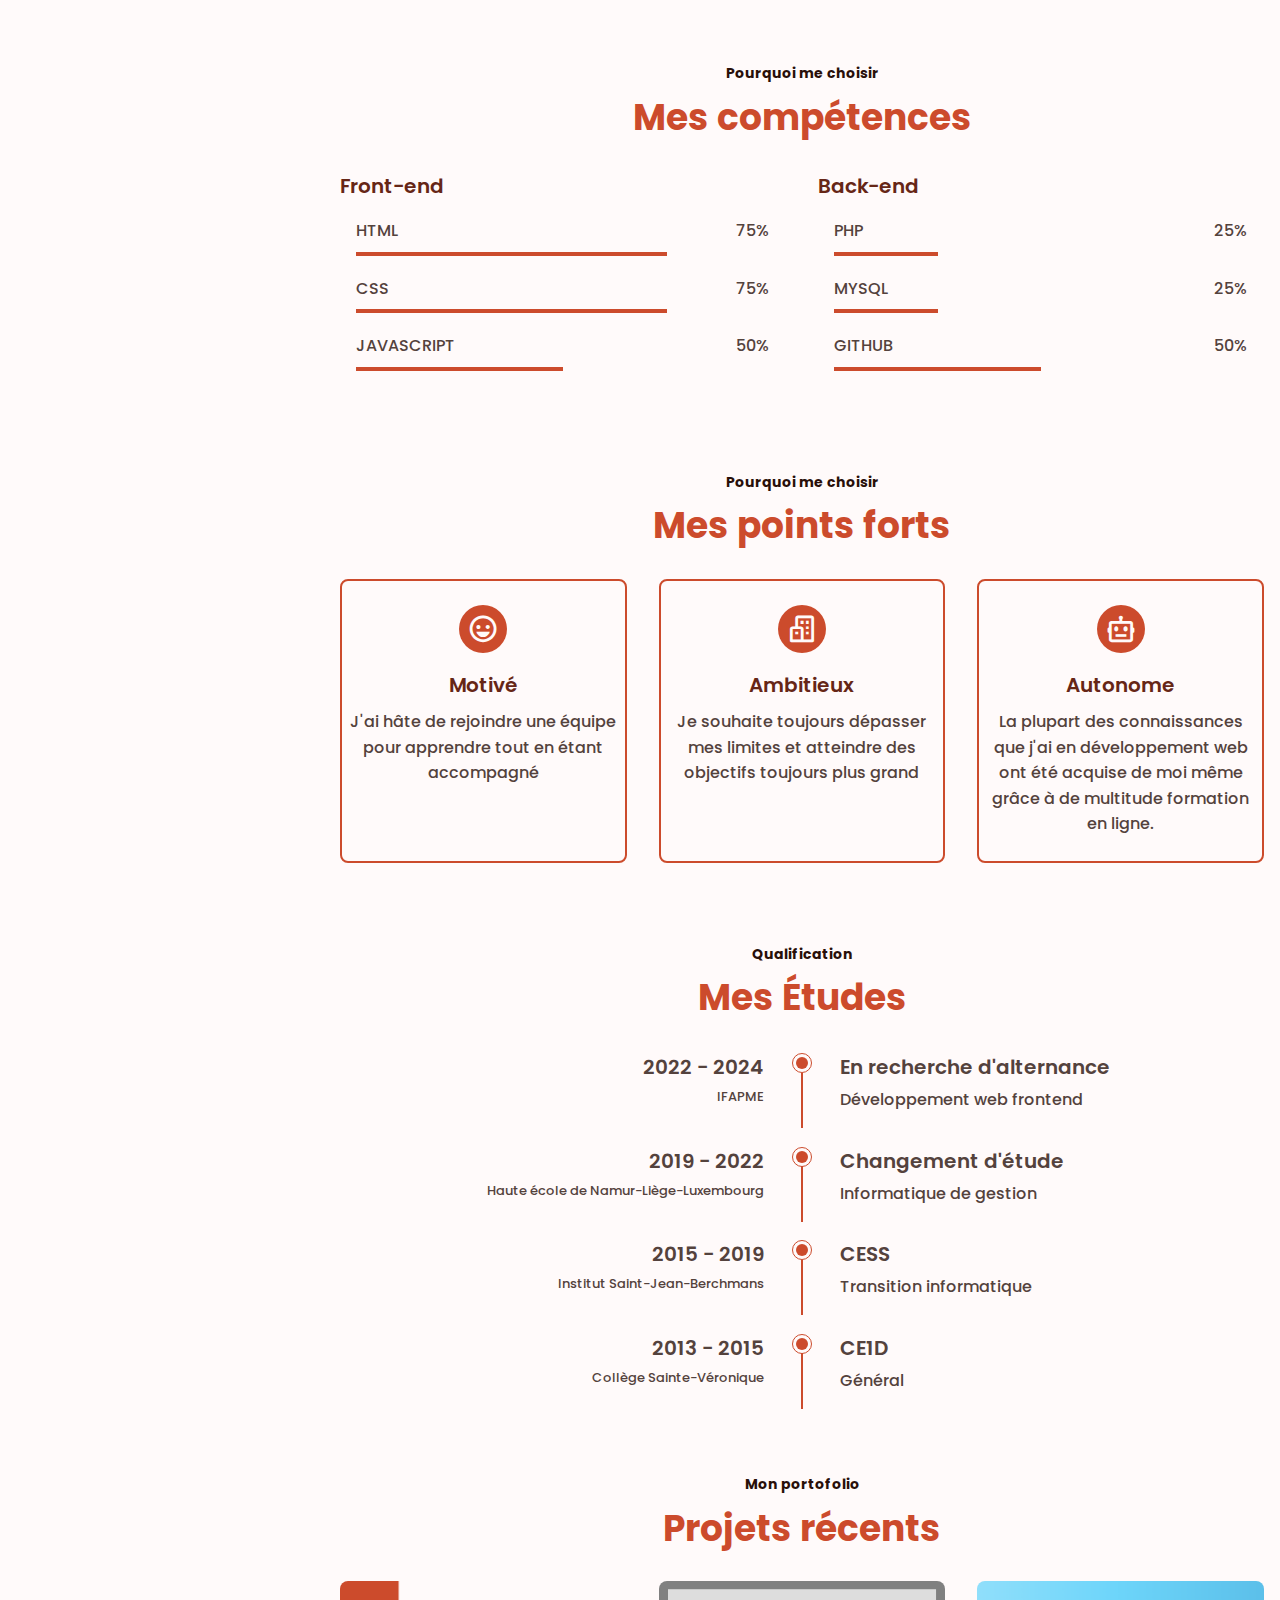
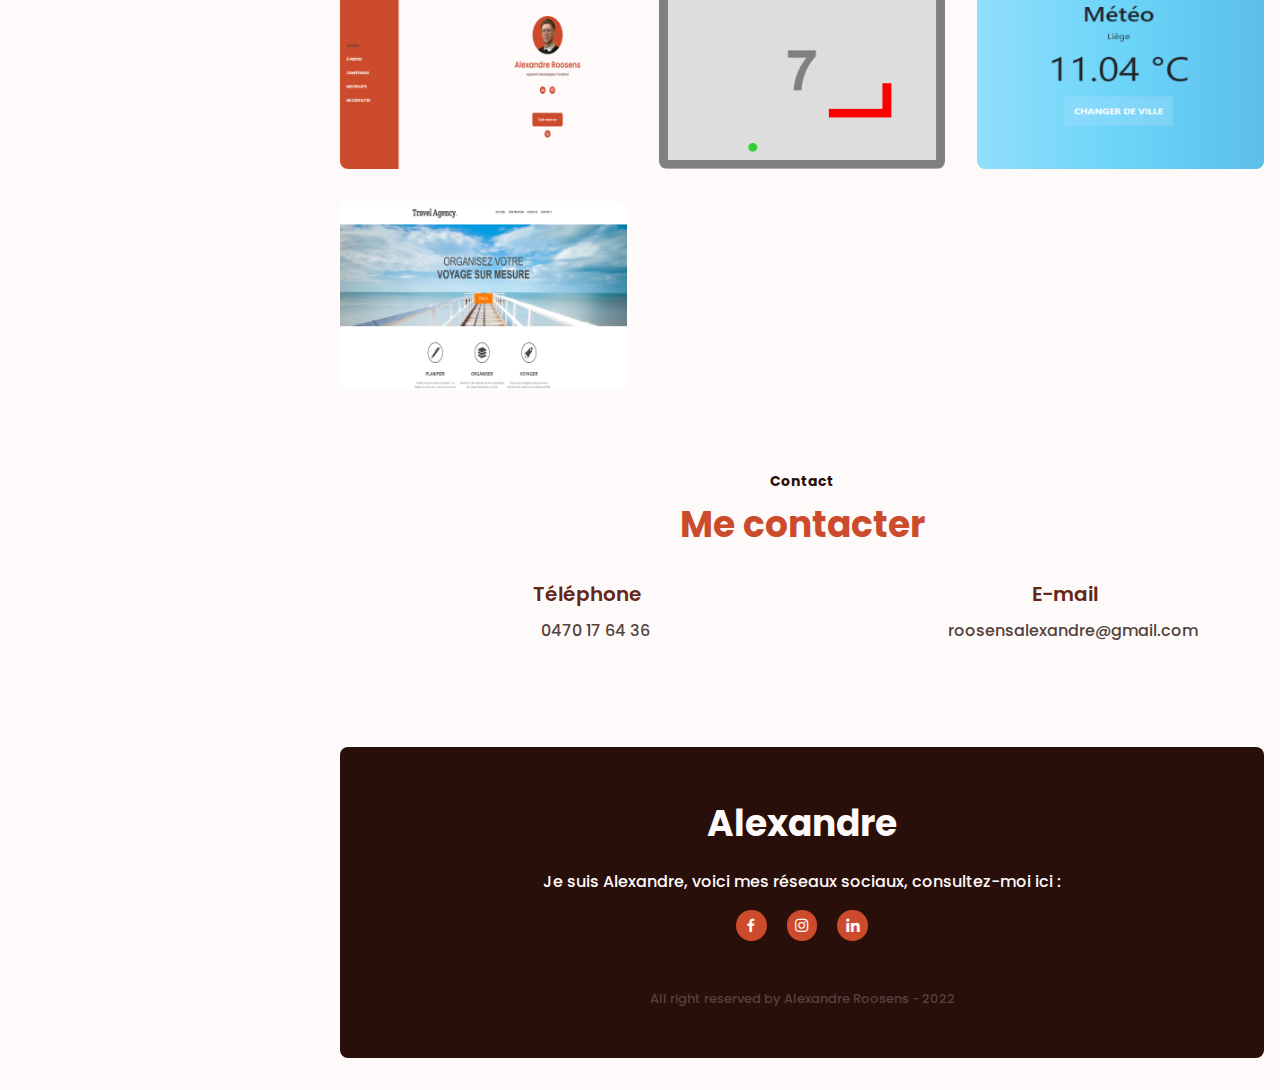
==== commit 5b1dff0b: "Mise à jour des skillsD" ====
--- a/index.html
+++ b/index.html
@@ -136,53 +136,47 @@
 
                 <div class="skills_container bd-grid">
                     <div class="skills_content">
-                        <h3 class="skills_subtitle">Language web</h3>
+                        <h3 class="skills_subtitle">Front-end</h3>
 
                         <div class="skills_data">
                             <span class="skills_name">HTML</span>
-                            <span class="number">70%</span>
+                            <span class="number">75%</span>
                             <span class="skills_bar skills_html"></span>
                         </div>
 
                         <div class="skills_data">
                             <span class="skills_name">CSS</span>
+                            <span class="number">75%</span>
+                            <span class="skills_bar skills_css"></span>
+                        </div>
+
+                        <div class="skills_data">
+                            <span class="skills_name">Javascript</span>
                             <span class="number">50%</span>
-                            <span class="skills_bar skills_css"></span>
-                        </div>
-
-                        <div class="skills_data">
-                            <span class="skills_name">Javascript</span>
-                            <span class="number">40%</span>
                             <span class="skills_bar skills_js"></span>
                         </div>
+                    </div>
+
+                    <div class="skills_content">
+                        <h3 class="skills_subtitle">Back-end</h3>
 
                         <div class="skills_data">
                             <span class="skills_name">PHP</span>
-                            <span class="number">10%</span>
+                            <span class="number">25%</span>
                             <span class="skills_bar skills_php"></span>
                         </div>
-                    </div>
-
-                    <div class="skills_content">
-                        <h3 class="skills_subtitle">Compétence général</h3>
+
+                        <div class="skills_data">
+                            <span class="skills_name">MYSQL</span>
+                            <span class="number">25%</span>
+                            <span class="skills_bar skills_mysql"></span>
+                        </div>
 
                         <div class="skills_data">
                             <span class="skills_name">Github</span>
                             <span class="number">50%</span>
                             <span class="skills_bar skills_github"></span>
                         </div>
-                        
-                        <!-- <div class="skills_data">
-                            <span class="skills_name">Docker</span>
-                            <span class="number">20%</span>
-                            <span class="skills_bar skills_docker"></span>
-                        </div>
-
-                        <div class="skills_data">
-                            <span class="skills_name">Serveur web</span>
-                            <span class="number">20%</span>
-                            <span class="skills_bar skills_serveurWeb"></span>
-                        </div> -->
                     </div>
                 </div>
             </section>
@@ -301,7 +295,7 @@
 
                         <div class="works_data">
                             <a href="#home" class="works_link"><i class="bx bx-link-alt"></i></a>
-                            <span class="works_title">Site personnel</span>
+                            <span class="works_title">Portfolio</span>
                         </div>
                     </div>
 
--- a/assets/css/style.css
+++ b/assets/css/style.css
@@ -213,8 +213,8 @@
 }
 
 .home_img{
-    padding-top: 1.3rem;
-    padding-left: .8rem;
+    padding-top: .4rem;
+    padding-left: .2rem;
     width: 160px;
     height: 160px;
     background-color: var(--first-color);
@@ -224,7 +224,7 @@
 }
 
 .home_img img{
-    width: 130px;
+    width: 155px;
 }
 
 .home_title{
@@ -372,31 +372,27 @@
 }
 
 .skills_html{
-    width: 70%;
+    width: 75%;
 }
 
 .skills_css{
+    width: 75%;
+}
+
+.skills_js{
     width: 50%;
 }
 
-.skills_js{
-    width: 40%;
-}
-
 .skills_php{
-    width: 10%;
+    width: 25%;
+}
+
+.skills_mysql{
+    width: 25%;
 }
 
 .skills_github{
     width: 50%;
-}
-
-.skills_docker{
-    width: 20%;
-}
-
-.skills_serveurWeb{
-    width: 20%;
 }
 
 /* ===== STRONGS POINTS =====*/
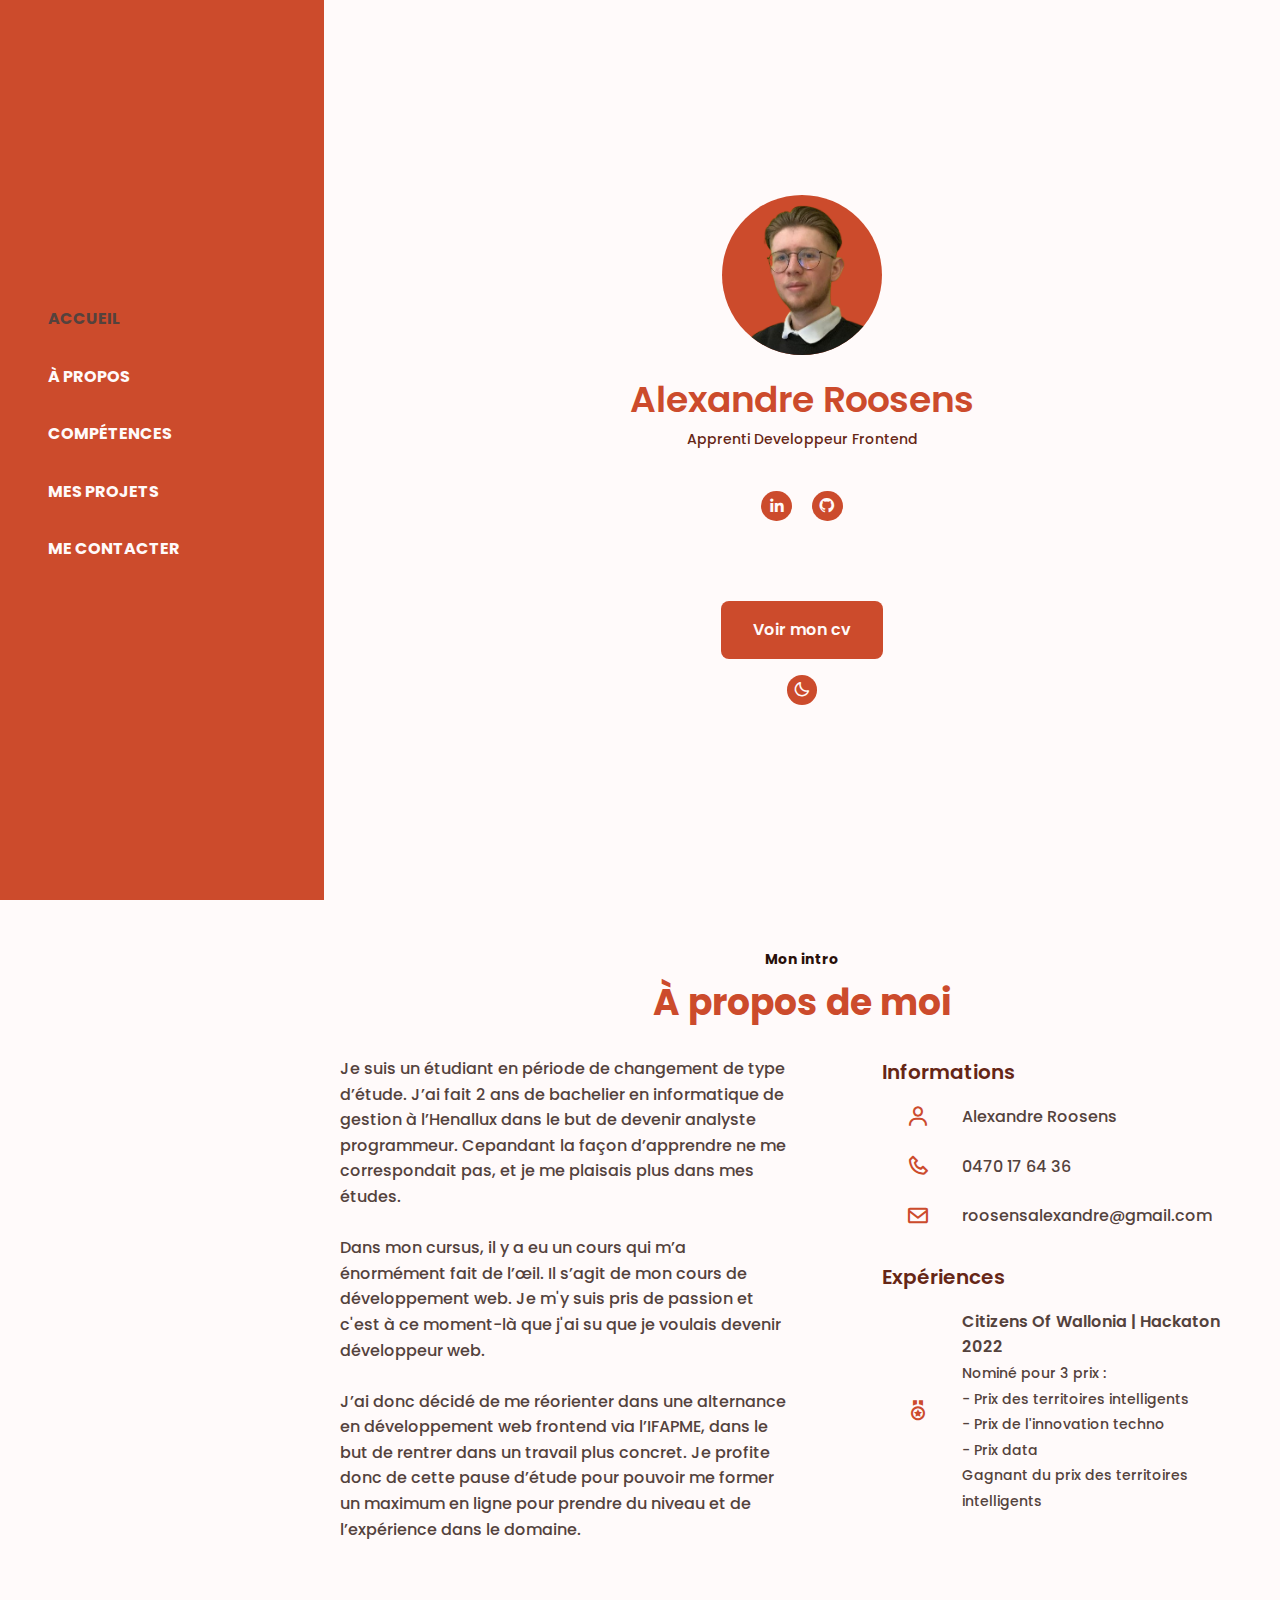
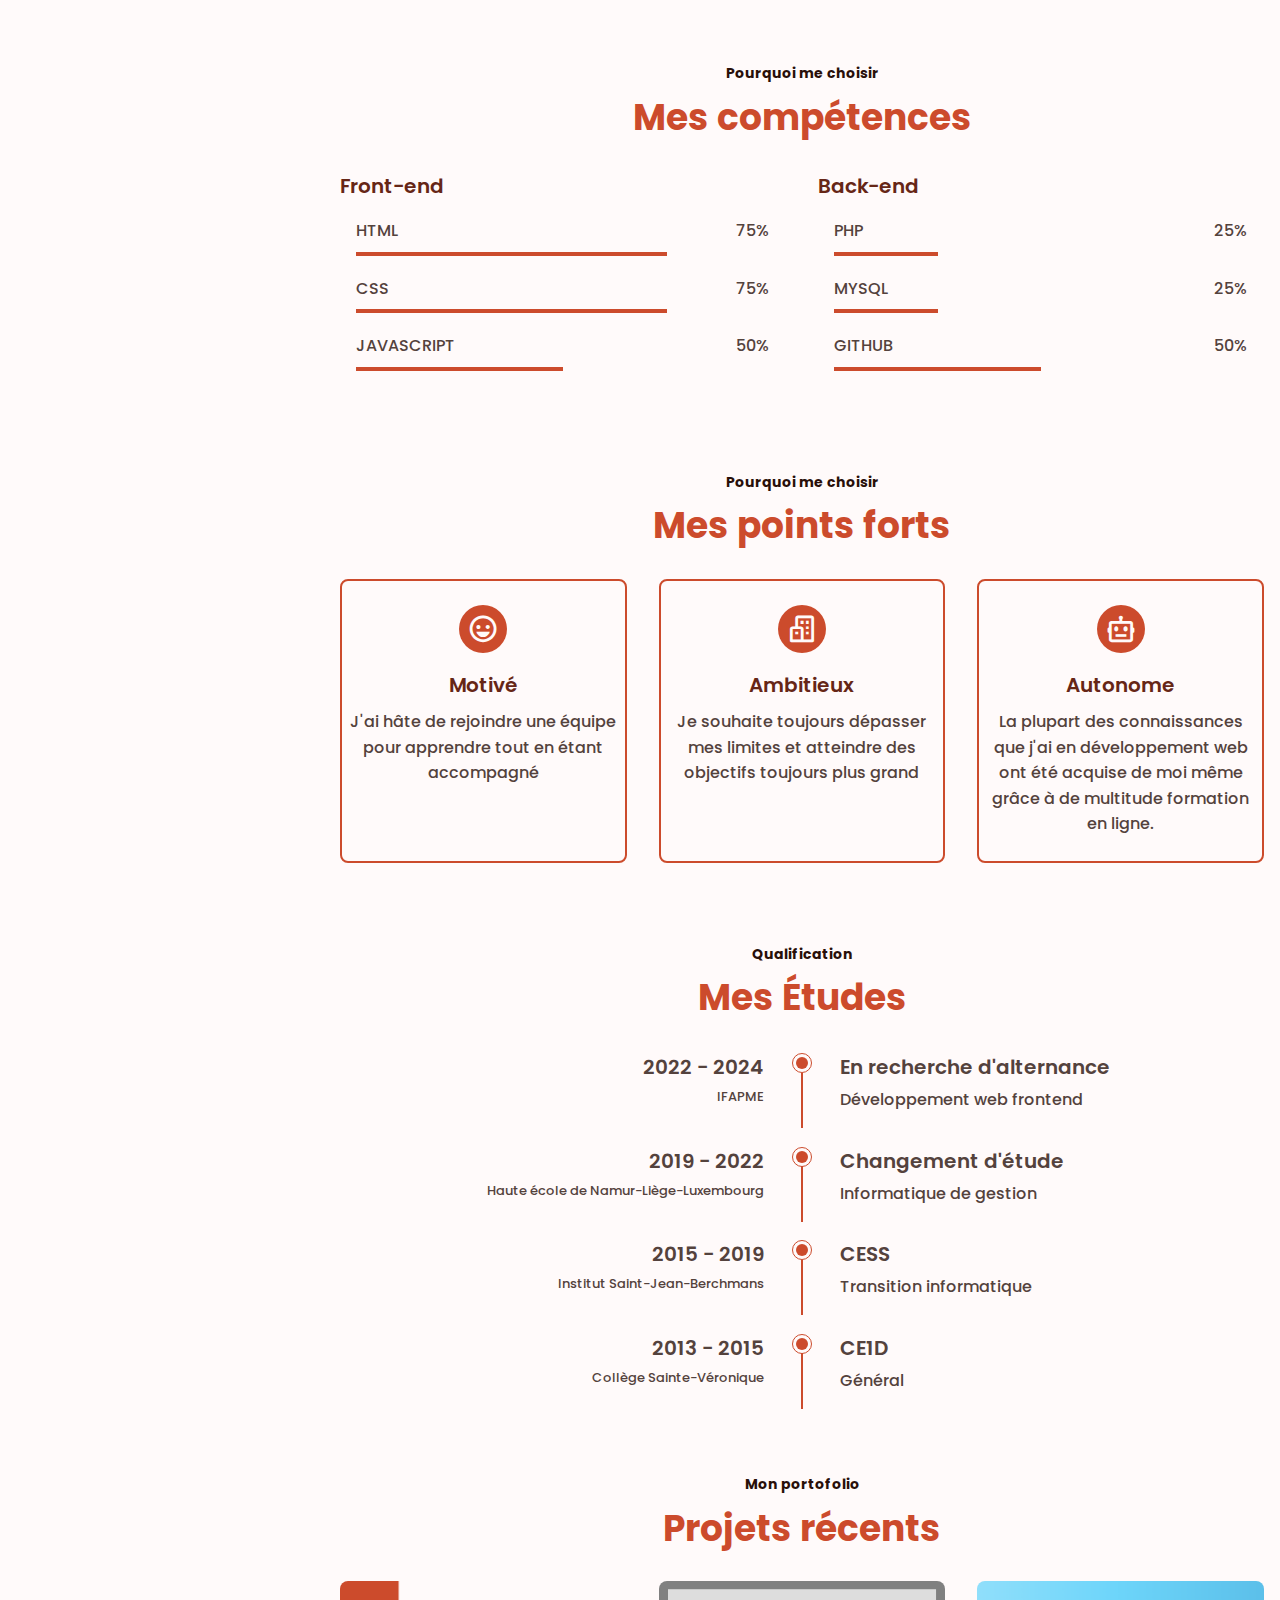
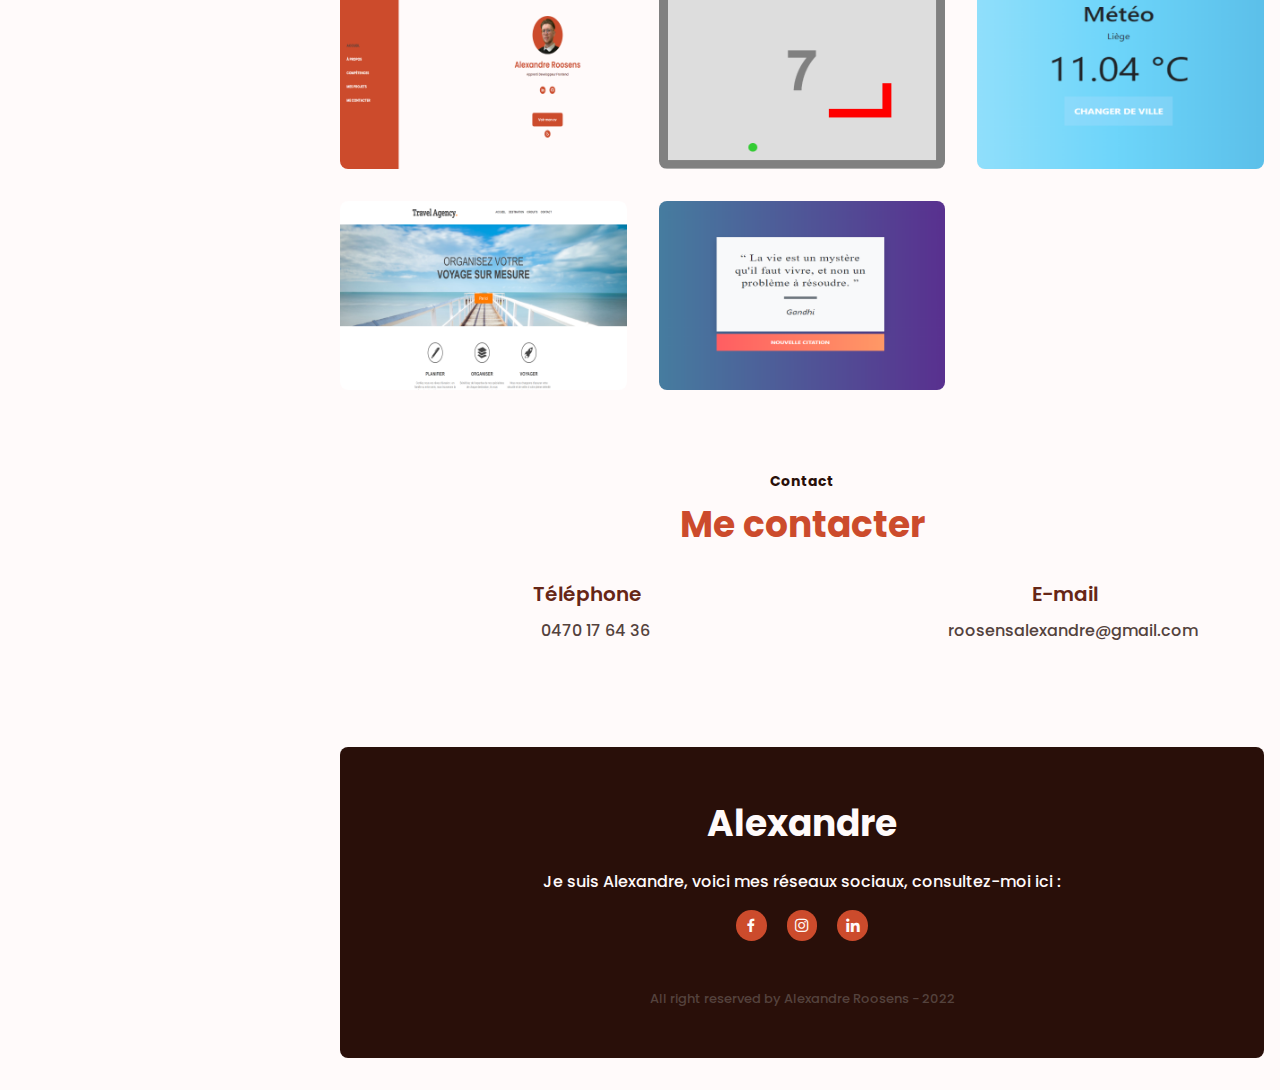
==== commit f4971a10: "Ajout du projet Générateur de citation" ====
--- a/index.html
+++ b/index.html
@@ -313,16 +313,25 @@
     
                         <div class="works_data">
                             <a href="assets/projets/Application météo/index.html" target="_blank" class="works_link"><i class="bx bx-link-alt"></i></a>
-                            <span class="works_title">Météo actuelle</span>
-                        </div>
-                    </div>
-
-                    <div class="works_img">
-                        <img src="assets/img/projets/travelAgency.png" alt="Work 3">
+                            <span class="works_title">Météo géolocalisé</span>
+                        </div>
+                    </div>
+
+                    <div class="works_img">
+                        <img src="assets/img/projets/travelAgency.png" alt="Work 4">
     
                         <div class="works_data">
                             <a href="assets/projets/Travel Agency/index.html" target="_blank" class="works_link"><i class="bx bx-link-alt"></i></a>
                             <span class="works_title">Site d'agence de voyage</span>
+                        </div>
+                    </div>
+
+                    <div class="works_img">
+                        <img src="assets/img/projets/citation.png" alt="Work 5">
+    
+                        <div class="works_data">
+                            <a href="assets/projets/Générateur de citation/index.html" target="_blank" class="works_link"><i class="bx bx-link-alt"></i></a>
+                            <span class="works_title">Générateur de citation</span>
                         </div>
                     </div>
                 </div>
